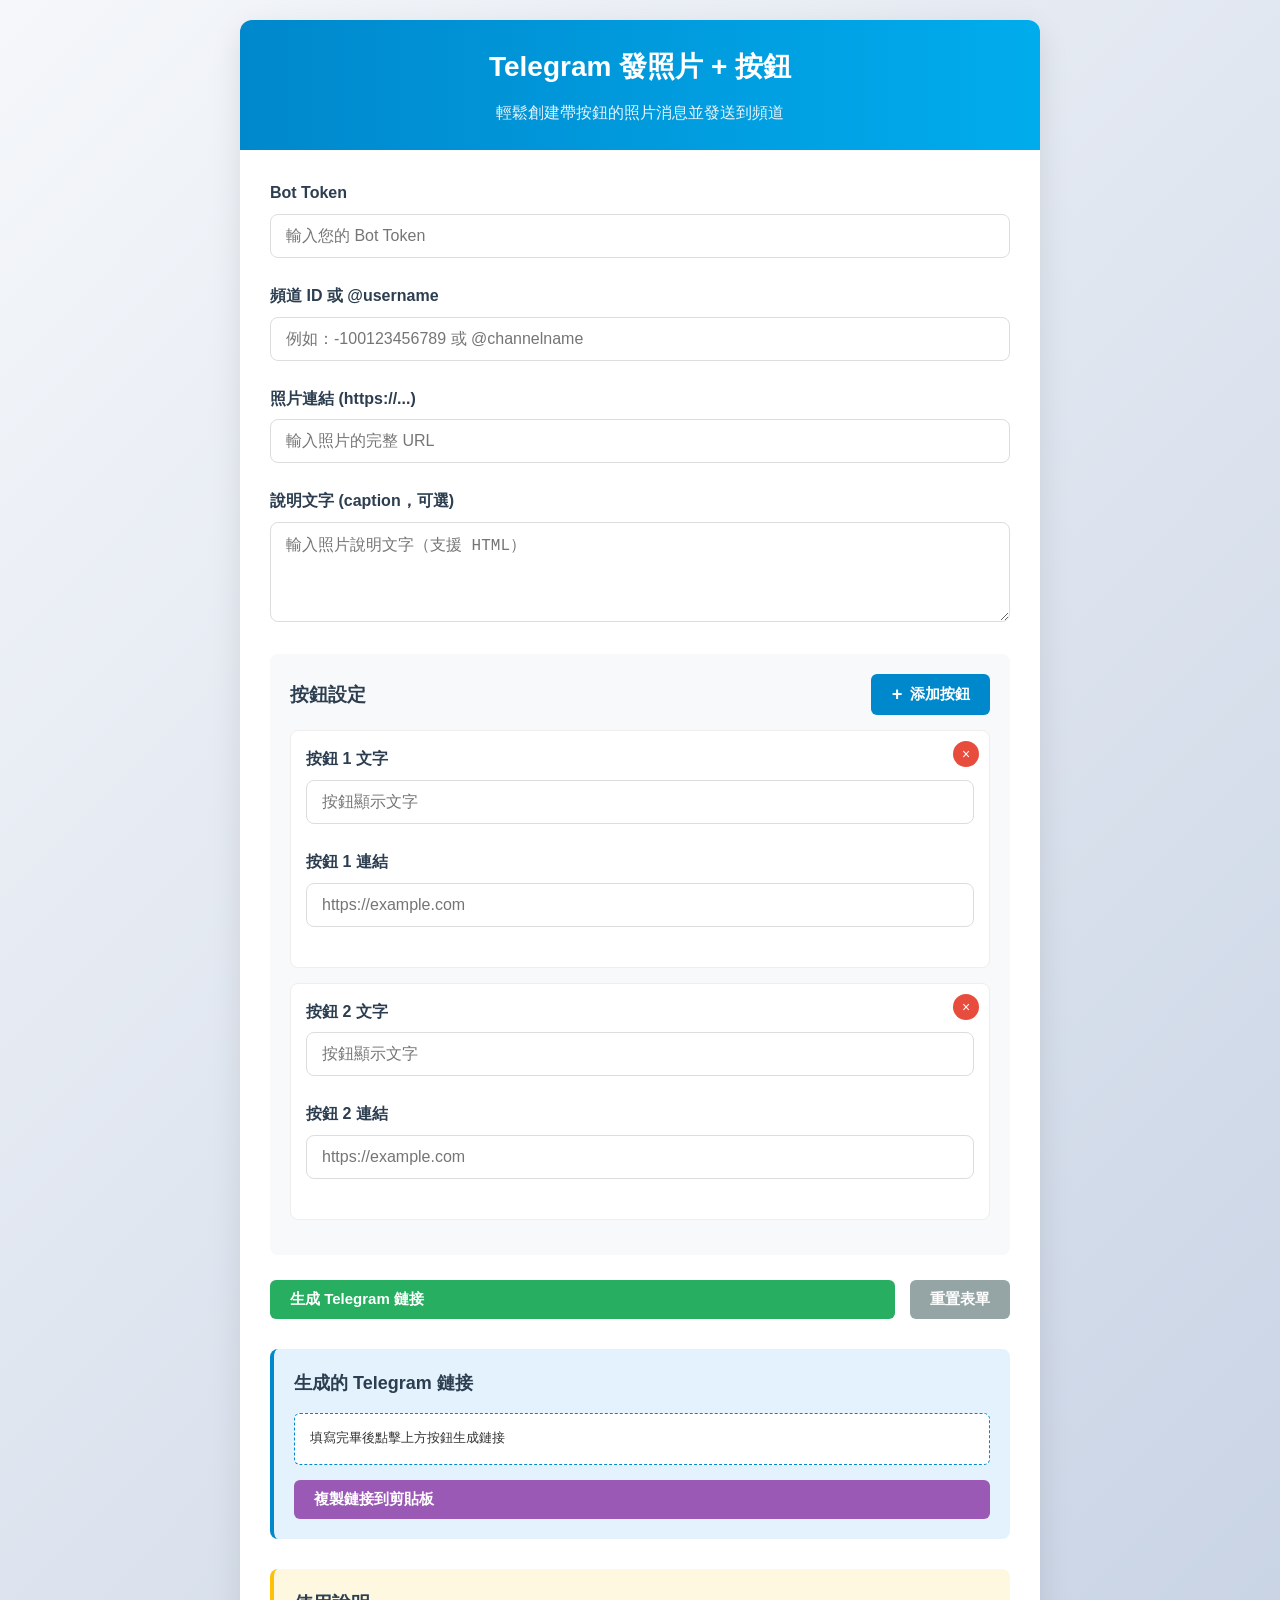
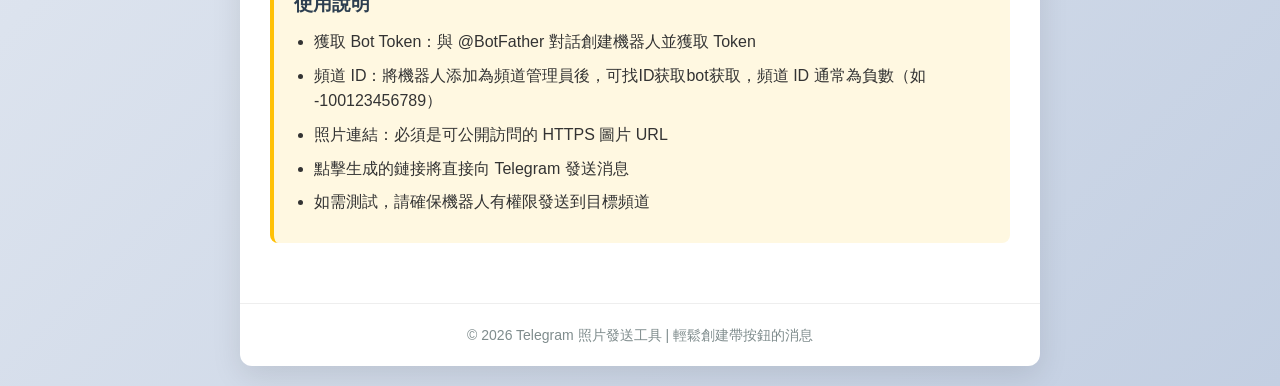
==== index.html @ a4c1ec5d "Update index.html" ====
<!DOCTYPE html>
<html lang="zh-TW">
<head>
  <meta charset="UTF-8">
  <meta name="viewport" content="width=device-width, initial-scale=1.0">
  <title>Telegram 發照片 + 按鈕</title>
  <style>
    * {
      box-sizing: border-box;
      margin: 0;
      padding: 0;
    }
    
    body {
      font-family: 'Segoe UI', Tahoma, Geneva, Verdana, sans-serif;
      line-height: 1.6;
      color: #333;
      background: linear-gradient(135deg, #f5f7fa 0%, #c3cfe2 100%);
      min-height: 100vh;
      padding: 20px;
    }
    
    .container {
      max-width: 800px;
      margin: 0 auto;
      background: white;
      border-radius: 12px;
      box-shadow: 0 10px 30px rgba(0, 0, 0, 0.1);
      overflow: hidden;
    }
    
    header {
      background: linear-gradient(90deg, #0088cc, #00aced);
      color: white;
      padding: 25px 30px;
      text-align: center;
    }
    
    h1 {
      font-size: 28px;
      margin-bottom: 10px;
    }
    
    .subtitle {
      font-size: 16px;
      opacity: 0.9;
    }
    
    .content {
      padding: 30px;
    }
    
    .group {
      margin-bottom: 25px;
    }
    
    label {
      display: block;
      margin-bottom: 8px;
      font-weight: 600;
      color: #2c3e50;
    }
    
    input, textarea {
      width: 100%;
      padding: 12px 15px;
      border: 1px solid #ddd;
      border-radius: 8px;
      font-size: 16px;
      transition: border-color 0.3s;
    }
    
    input:focus, textarea:focus {
      outline: none;
      border-color: #0088cc;
      box-shadow: 0 0 0 3px rgba(0, 136, 204, 0.2);
    }
    
    textarea {
      min-height: 100px;
      resize: vertical;
    }
    
    .button-section {
      background: #f8f9fa;
      border-radius: 8px;
      padding: 20px;
      margin: 25px 0;
    }
    
    .button-header {
      display: flex;
      justify-content: space-between;
      align-items: center;
      margin-bottom: 15px;
    }
    
    .button-header h3 {
      color: #2c3e50;
    }
    
    .btn {
      background: #0088cc;
      color: white;
      border: none;
      padding: 10px 20px;
      border-radius: 6px;
      cursor: pointer;
      font-size: 15px;
      font-weight: 600;
      transition: all 0.3s;
      display: inline-flex;
      align-items: center;
      gap: 8px;
    }
    
    .btn:hover {
      background: #006699;
      transform: translateY(-2px);
    }
    
    .btn i {
      font-size: 18px;
    }
    
    .btn-delete {
      background: #e74c3c;
    }
    
    .btn-delete:hover {
      background: #c0392b;
    }
    
    .button-item {
      background: white;
      border: 1px solid #eee;
      border-radius: 8px;
      padding: 15px;
      margin-bottom: 15px;
      position: relative;
    }
    
    .delete-btn {
      position: absolute;
      top: 10px;
      right: 10px;
      background: #e74c3c;
      color: white;
      border: none;
      width: 26px;
      height: 26px;
      border-radius: 50%;
      cursor: pointer;
      font-size: 14px;
      display: flex;
      align-items: center;
      justify-content: center;
    }
    
    .action-buttons {
      display: flex;
      gap: 15px;
      margin-top: 20px;
    }
    
    .generate-btn {
      background: #27ae60;
      flex: 1;
    }
    
    .generate-btn:hover {
      background: #219653;
    }
    
    .reset-btn {
      background: #95a5a6;
    }
    
    .reset-btn:hover {
      background: #7f8c8d;
    }
    
    .result-container {
      margin-top: 30px;
      background: #e3f2fd;
      border-radius: 8px;
      padding: 20px;
      border-left: 4px solid #0088cc;
    }
    
    .result-title {
      font-size: 18px;
      font-weight: 600;
      margin-bottom: 15px;
      color: #2c3e50;
    }
    
    #result {
      background: white;
      padding: 15px;
      border-radius: 6px;
      font-family: monospace;
      white-space: pre-wrap;
      word-break: break-all;
      max-height: 200px;
      overflow-y: auto;
      border: 1px dashed #0088cc;
    }
    
    .copy-btn {
      background: #9b59b6;
      margin-top: 15px;
      width: 100%;
    }
    
    .copy-btn:hover {
      background: #8e44ad;
    }
    
    .instructions {
      background: #fff8e1;
      border-radius: 8px;
      padding: 20px;
      margin-top: 30px;
      border-left: 4px solid #ffc107;
    }
    
    .instructions h3 {
      color: #2c3e50;
      margin-bottom: 10px;
    }
    
    .instructions ul {
      padding-left: 20px;
    }
    
    .instructions li {
      margin-bottom: 8px;
    }
    
    footer {
      text-align: center;
      padding: 20px;
      color: #7f8c8d;
      font-size: 14px;
      border-top: 1px solid #eee;
      margin-top: 30px;
    }
    
    @media (max-width: 600px) {
      .content {
        padding: 20px;
      }
      
      .action-buttons {
        flex-direction: column;
      }
    }
  </style>
</head>
<body>
  <div class="container">
    <header>
      <h1>Telegram 發照片 + 按鈕</h1>
      <p class="subtitle">輕鬆創建帶按鈕的照片消息並發送到頻道</p>
    </header>
    
    <div class="content">
      <div class="group">
        <label for="token">Bot Token</label>
        <input type="text" id="token" placeholder="輸入您的 Bot Token">
      </div>
      
      <div class="group">
        <label for="chat_id">頻道 ID 或 @username</label>
        <input type="text" id="chat_id" placeholder="例如：-100123456789 或 @channelname">
      </div>
      
      <div class="group">
        <label for="photo_url">照片連結 (https://...)</label>
        <input type="url" id="photo_url" placeholder="輸入照片的完整 URL">
      </div>
      
      <div class="group">
        <label for="caption">說明文字 (caption，可選)</label>
        <textarea id="caption" placeholder="輸入照片說明文字（支援 HTML）"></textarea>
      </div>
      
      <div class="button-section">
        <div class="button-header">
          <h3>按鈕設定</h3>
          <button class="btn" onclick="addButton()">
            <i>+</i> 添加按鈕
          </button>
        </div>
        
        <div id="buttons-container">
          <!-- 按鈕將動態添加到這裡 -->
        </div>
      </div>
      
      <div class="action-buttons">
        <button class="btn generate-btn" onclick="generate()">
          生成 Telegram 鏈接
        </button>
        <button class="btn reset-btn" onclick="resetForm()">
          重置表單
        </button>
      </div>
      
      <div class="result-container">
        <div class="result-title">生成的 Telegram 鏈接</div>
        <div id="result">填寫完畢後點擊上方按鈕生成鏈接</div>
        <button class="btn copy-btn" onclick="copyToClipboard()">
          複製鏈接到剪貼板
        </button>
      </div>
      
      <div class="instructions">
        <h3>使用說明</h3>
        <ul>
          <li>獲取 Bot Token：與 @BotFather 對話創建機器人並獲取 Token</li>
          <li>頻道 ID：將機器人添加為頻道管理員後，可找ID获取bot获取，頻道 ID 通常為負數（如 -100123456789）</li>
          <li>照片連結：必須是可公開訪問的 HTTPS 圖片 URL</li>
          <li>點擊生成的鏈接將直接向 Telegram 發送消息</li>
          <li>如需測試，請確保機器人有權限發送到目標頻道</li>
        </ul>
      </div>
    </div>
    
    <footer>
      <p>© 2026 Telegram 照片發送工具 | 輕鬆創建帶按鈕的消息</p>
      </footer>
    </div>

  <script>
    let btnCounter = 0;
    
    // 預設添加兩個按鈕
    window.onload = function() {
      addButton();
      addButton();
    };
    
    function addButton() {
      btnCounter++;
      const container = document.getElementById('buttons-container');
      
      const buttonDiv = document.createElement('div');
      buttonDiv.className = 'button-item';
      buttonDiv.innerHTML = `
        <button class="delete-btn" onclick="removeButton(this)">×</button>
        <div class="group">
          <label>按鈕 ${btnCounter} 文字</label>
          <input type="text" class="btn-text" placeholder="按鈕顯示文字">
        </div>
        <div class="group">
          <label>按鈕 ${btnCounter} 連結</label>
          <input type="url" class="btn-url" placeholder="https://example.com">
        </div>
      `;
      
      container.appendChild(buttonDiv);
    }
    
    function removeButton(button) {
      const buttonItem = button.parentElement;
      buttonItem.remove();
      
      // 更新剩餘按鈕的編號
      const buttons = document.querySelectorAll('.button-item');
      buttons.forEach((btn, index) => {
        const labels = btn.querySelectorAll('label');
        labels[0].textContent = `按鈕 ${index + 1} 文字`;
        labels[1].textContent = `按鈕 ${index + 1} 連結`;
      });
      
      btnCounter = buttons.length;
    }
    
    function generate() {
      const token = document.getElementById('token').value.trim();
      const chat_id = document.getElementById('chat_id').value.trim();
      const photo_url = document.getElementById('photo_url').value.trim();
      const caption = document.getElementById('caption').value.trim();
      
      if (!token || !chat_id || !photo_url) {
        alert('請填寫 Token、頻道 ID 和照片連結');
        return;
      }
      
      // 收集按鈕數據
      const buttons = [];
      document.querySelectorAll('.button-item').forEach(item => {
        const text = item.querySelector('.btn-text').value.trim();
        const url = item.querySelector('.btn-url').value.trim();
        
        if (text && url) {
          buttons.push({ text, url });
        }
      });
      
      // 構建鍵盤結構
      let keyboard = [];
      if (buttons.length > 0) {
        // 每行一個按鈕（簡單實現）
        buttons.forEach(btn => {
          keyboard.push([btn]);
        });
      }
      
      // 構建參數
      let params = new URLSearchParams({
        chat_id: chat_id,
        photo: photo_url
      });
      
      if (caption) {
        params.append('caption', caption);
      }
      
      if (keyboard.length > 0) {
        params.append('reply_markup', JSON.stringify({ inline_keyboard: keyboard }));
      }
      
      // 生成完整URL
      const url = `https://api.telegram.org/bot${encodeURIComponent(token)}/sendPhoto?${params.toString()}`;
      
      // 顯示結果
      document.getElementById('result').innerHTML = url;
    }
    
    function copyToClipboard() {
      const resultText = document.getElementById('result').innerText;
      navigator.clipboard.writeText(resultText)
        .then(() => {
          alert('鏈接已複製到剪貼板！');
        })
        .catch(err => {
          console.error('複製失敗:', err);
          alert('複製失敗，請手動選擇並複製鏈接');
        });
    }
    
    function resetForm() {
      if (confirm('確定要重置所有內容嗎？')) {
        document.getElementById('token').value = '';
        document.getElementById('chat_id').value = '';
        document.getElementById('photo_url').value = '';
        document.getElementById('caption').value = '';
        
        const buttonsContainer = document.getElementById('buttons-container');
        buttonsContainer.innerHTML = '';
        btnCounter = 0;
        
        addButton();
        addButton();
        
        document.getElementById('result').innerText = '填寫完畢後點擊上方按鈕生成鏈接';
      }
    }
  </script>
</body>
</html>
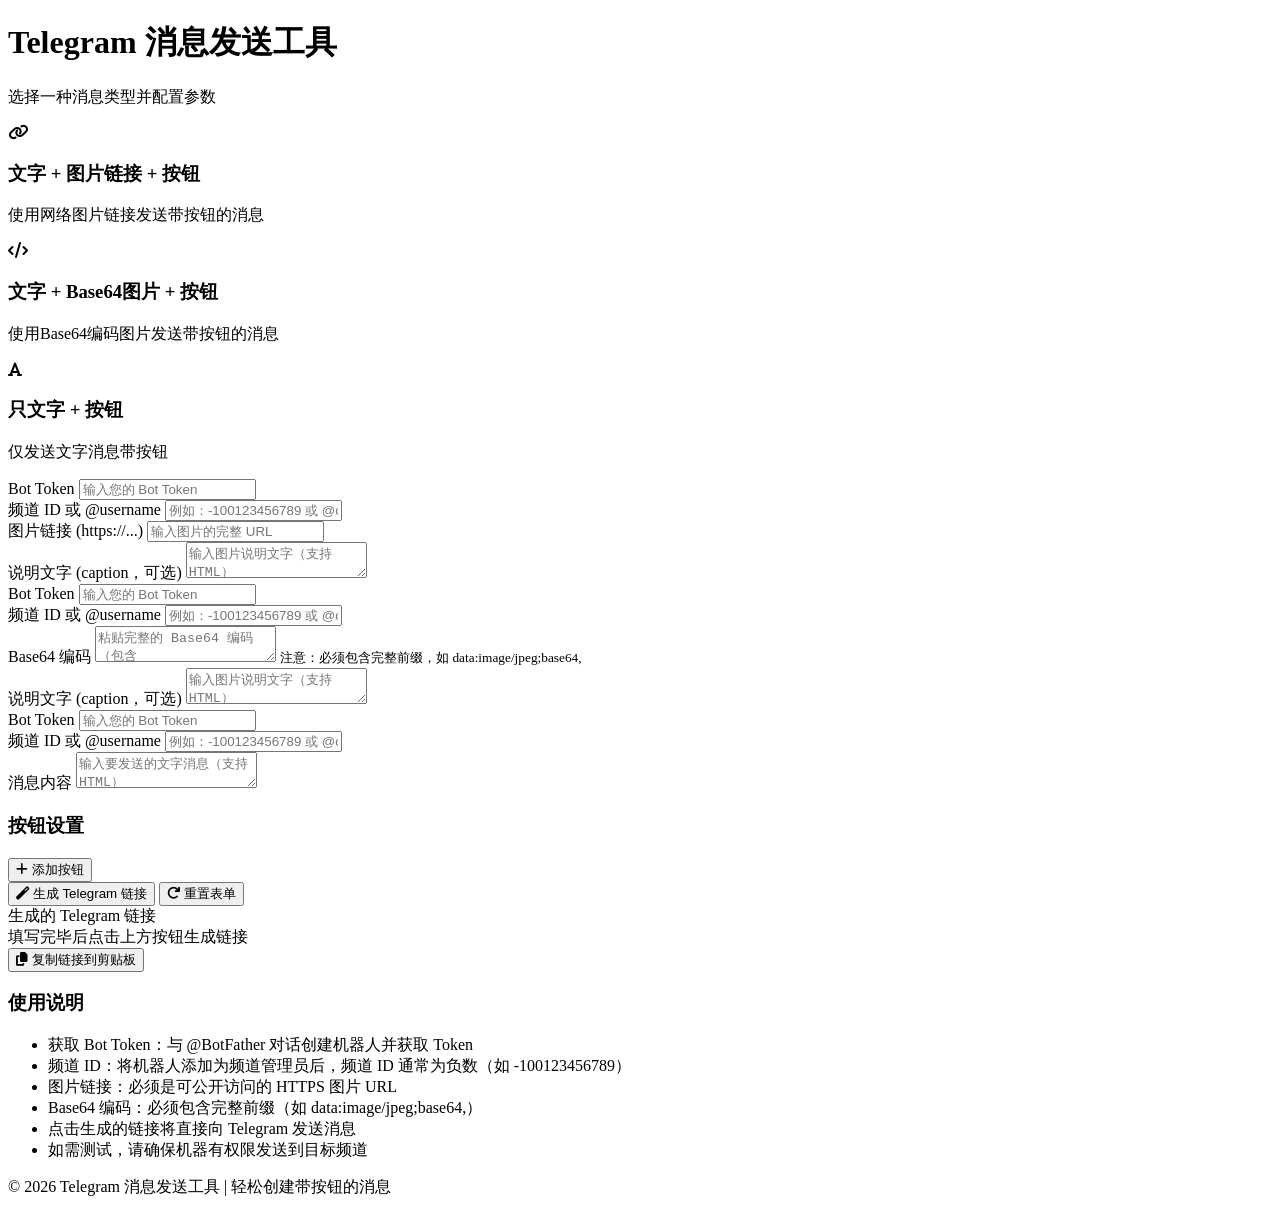
==== commit 2c282c21: "Update index.html" ====
--- a/index.html
+++ b/index.html
@@ -3,462 +3,146 @@
 <head>
   <meta charset="UTF-8">
   <meta name="viewport" content="width=device-width, initial-scale=1.0">
-  <title>Telegram 發照片 + 按鈕</title>
-  <style>
-    * {
-      box-sizing: border-box;
-      margin: 0;
-      padding: 0;
-    }
-    
-    body {
-      font-family: 'Segoe UI', Tahoma, Geneva, Verdana, sans-serif;
-      line-height: 1.6;
-      color: #333;
-      background: linear-gradient(135deg, #f5f7fa 0%, #c3cfe2 100%);
-      min-height: 100vh;
-      padding: 20px;
-    }
-    
-    .container {
-      max-width: 800px;
-      margin: 0 auto;
-      background: white;
-      border-radius: 12px;
-      box-shadow: 0 10px 30px rgba(0, 0, 0, 0.1);
-      overflow: hidden;
-    }
-    
-    header {
-      background: linear-gradient(90deg, #0088cc, #00aced);
-      color: white;
-      padding: 25px 30px;
-      text-align: center;
-    }
-    
-    h1 {
-      font-size: 28px;
-      margin-bottom: 10px;
-    }
-    
-    .subtitle {
-      font-size: 16px;
-      opacity: 0.9;
-    }
-    
-    .content {
-      padding: 30px;
-    }
-    
-    .group {
-      margin-bottom: 25px;
-    }
-    
-    label {
-      display: block;
-      margin-bottom: 8px;
-      font-weight: 600;
-      color: #2c3e50;
-    }
-    
-    input, textarea {
-      width: 100%;
-      padding: 12px 15px;
-      border: 1px solid #ddd;
-      border-radius: 8px;
-      font-size: 16px;
-      transition: border-color 0.3s;
-    }
-    
-    input:focus, textarea:focus {
-      outline: none;
-      border-color: #0088cc;
-      box-shadow: 0 0 0 3px rgba(0, 136, 204, 0.2);
-    }
-    
-    textarea {
-      min-height: 100px;
-      resize: vertical;
-    }
-    
-    .button-section {
-      background: #f8f9fa;
-      border-radius: 8px;
-      padding: 20px;
-      margin: 25px 0;
-    }
-    
-    .button-header {
-      display: flex;
-      justify-content: space-between;
-      align-items: center;
-      margin-bottom: 15px;
-    }
-    
-    .button-header h3 {
-      color: #2c3e50;
-    }
-    
-    .btn {
-      background: #0088cc;
-      color: white;
-      border: none;
-      padding: 10px 20px;
-      border-radius: 6px;
-      cursor: pointer;
-      font-size: 15px;
-      font-weight: 600;
-      transition: all 0.3s;
-      display: inline-flex;
-      align-items: center;
-      gap: 8px;
-    }
-    
-    .btn:hover {
-      background: #006699;
-      transform: translateY(-2px);
-    }
-    
-    .btn i {
-      font-size: 18px;
-    }
-    
-    .btn-delete {
-      background: #e74c3c;
-    }
-    
-    .btn-delete:hover {
-      background: #c0392b;
-    }
-    
-    .button-item {
-      background: white;
-      border: 1px solid #eee;
-      border-radius: 8px;
-      padding: 15px;
-      margin-bottom: 15px;
-      position: relative;
-    }
-    
-    .delete-btn {
-      position: absolute;
-      top: 10px;
-      right: 10px;
-      background: #e74c3c;
-      color: white;
-      border: none;
-      width: 26px;
-      height: 26px;
-      border-radius: 50%;
-      cursor: pointer;
-      font-size: 14px;
-      display: flex;
-      align-items: center;
-      justify-content: center;
-    }
-    
-    .action-buttons {
-      display: flex;
-      gap: 15px;
-      margin-top: 20px;
-    }
-    
-    .generate-btn {
-      background: #27ae60;
-      flex: 1;
-    }
-    
-    .generate-btn:hover {
-      background: #219653;
-    }
-    
-    .reset-btn {
-      background: #95a5a6;
-    }
-    
-    .reset-btn:hover {
-      background: #7f8c8d;
-    }
-    
-    .result-container {
-      margin-top: 30px;
-      background: #e3f2fd;
-      border-radius: 8px;
-      padding: 20px;
-      border-left: 4px solid #0088cc;
-    }
-    
-    .result-title {
-      font-size: 18px;
-      font-weight: 600;
-      margin-bottom: 15px;
-      color: #2c3e50;
-    }
-    
-    #result {
-      background: white;
-      padding: 15px;
-      border-radius: 6px;
-      font-family: monospace;
-      white-space: pre-wrap;
-      word-break: break-all;
-      max-height: 200px;
-      overflow-y: auto;
-      border: 1px dashed #0088cc;
-    }
-    
-    .copy-btn {
-      background: #9b59b6;
-      margin-top: 15px;
-      width: 100%;
-    }
-    
-    .copy-btn:hover {
-      background: #8e44ad;
-    }
-    
-    .instructions {
-      background: #fff8e1;
-      border-radius: 8px;
-      padding: 20px;
-      margin-top: 30px;
-      border-left: 4px solid #ffc107;
-    }
-    
-    .instructions h3 {
-      color: #2c3e50;
-      margin-bottom: 10px;
-    }
-    
-    .instructions ul {
-      padding-left: 20px;
-    }
-    
-    .instructions li {
-      margin-bottom: 8px;
-    }
-    
-    footer {
-      text-align: center;
-      padding: 20px;
-      color: #7f8c8d;
-      font-size: 14px;
-      border-top: 1px solid #eee;
-      margin-top: 30px;
-    }
-    
-    @media (max-width: 600px) {
-      .content {
-        padding: 20px;
-      }
-      
-      .action-buttons {
-        flex-direction: column;
-      }
-    }
-  </style>
+  <title>Telegram 消息发送工具</title>
+  <link rel="stylesheet" href="c.css">
+  <link rel="stylesheet" href="https://cdnjs.cloudflare.com/ajax/libs/font-awesome/6.4.0/css/all.min.css">
 </head>
 <body>
   <div class="container">
     <header>
-      <h1>Telegram 發照片 + 按鈕</h1>
-      <p class="subtitle">輕鬆創建帶按鈕的照片消息並發送到頻道</p>
+      <h1>Telegram 消息发送工具</h1>
+      <p class="subtitle">选择一种消息类型并配置参数</p>
     </header>
     
     <div class="content">
-      <div class="group">
-        <label for="token">Bot Token</label>
-        <input type="text" id="token" placeholder="輸入您的 Bot Token">
+      <div class="message-type-selector">
+        <div class="type-option active" data-type="photo-url">
+          <i class="fas fa-link"></i>
+          <h3>文字 + 图片链接 + 按钮</h3>
+          <p>使用网络图片链接发送带按钮的消息</p>
+        </div>
+        <div class="type-option" data-type="photo-base64">
+          <i class="fas fa-code"></i>
+          <h3>文字 + Base64图片 + 按钮</h3>
+          <p>使用Base64编码图片发送带按钮的消息</p>
+        </div>
+        <div class="type-option" data-type="text-only">
+          <i class="fas fa-font"></i>
+          <h3>只文字 + 按钮</h3>
+          <p>仅发送文字消息带按钮</p>
+        </div>
       </div>
       
-      <div class="group">
-        <label for="chat_id">頻道 ID 或 @username</label>
-        <input type="text" id="chat_id" placeholder="例如：-100123456789 或 @channelname">
+      <div id="photo-url-form" class="form-section active">
+        <div class="group">
+          <label for="token">Bot Token</label>
+          <input type="text" id="token" placeholder="输入您的 Bot Token">
+        </div>
+        
+        <div class="group">
+          <label for="chat_id">频道 ID 或 @username</label>
+          <input type="text" id="chat_id" placeholder="例如：-100123456789 或 @channelname">
+        </div>
+        
+        <div class="group">
+          <label for="photo_url">图片链接 (https://...)</label>
+          <input type="url" id="photo_url" placeholder="输入图片的完整 URL">
+        </div>
+        
+        <div class="group">
+          <label for="caption">说明文字 (caption，可选)</label>
+          <textarea id="caption" placeholder="输入图片说明文字（支持 HTML）"></textarea>
+        </div>
       </div>
       
-      <div class="group">
-        <label for="photo_url">照片連結 (https://...)</label>
-        <input type="url" id="photo_url" placeholder="輸入照片的完整 URL">
+      <div id="photo-base64-form" class="form-section">
+        <div class="group">
+          <label for="base64-token">Bot Token</label>
+          <input type="text" id="base64-token" placeholder="输入您的 Bot Token">
+        </div>
+        
+        <div class="group">
+          <label for="base64-chat_id">频道 ID 或 @username</label>
+          <input type="text" id="base64-chat_id" placeholder="例如：-100123456789 或 @channelname">
+        </div>
+        
+        <div class="group">
+          <label for="photo_base64">Base64 编码</label>
+          <textarea id="photo_base64" placeholder="粘贴完整的 Base64 编码（包含 data:image/jpeg;base64, 前缀）"></textarea>
+          <small>注意：必须包含完整前缀，如 data:image/jpeg;base64,</small>
+        </div>
+        
+        <div class="group">
+          <label for="base64-caption">说明文字 (caption，可选)</label>
+          <textarea id="base64-caption" placeholder="输入图片说明文字（支持 HTML）"></textarea>
+        </div>
       </div>
       
-      <div class="group">
-        <label for="caption">說明文字 (caption，可選)</label>
-        <textarea id="caption" placeholder="輸入照片說明文字（支援 HTML）"></textarea>
+      <div id="text-only-form" class="form-section">
+        <div class="group">
+          <label for="text-token">Bot Token</label>
+          <input type="text" id="text-token" placeholder="输入您的 Bot Token">
+        </div>
+        
+        <div class="group">
+          <label for="text-chat_id">频道 ID 或 @username</label>
+          <input type="text" id="text-chat_id" placeholder="例如：-100123456789 或 @channelname">
+        </div>
+        
+        <div class="group">
+          <label for="message_text">消息内容</label>
+          <textarea id="message_text" placeholder="输入要发送的文字消息（支持 HTML）"></textarea>
+        </div>
       </div>
       
       <div class="button-section">
         <div class="button-header">
-          <h3>按鈕設定</h3>
+          <h3>按钮设置</h3>
           <button class="btn" onclick="addButton()">
-            <i>+</i> 添加按鈕
+            <i class="fas fa-plus"></i> 添加按钮
           </button>
         </div>
         
         <div id="buttons-container">
-          <!-- 按鈕將動態添加到這裡 -->
+          <!-- 按钮将动态添加到这里 -->
         </div>
       </div>
       
       <div class="action-buttons">
         <button class="btn generate-btn" onclick="generate()">
-          生成 Telegram 鏈接
+          <i class="fas fa-magic"></i> 生成 Telegram 链接
         </button>
         <button class="btn reset-btn" onclick="resetForm()">
-          重置表單
+          <i class="fas fa-redo"></i> 重置表单
         </button>
       </div>
       
       <div class="result-container">
-        <div class="result-title">生成的 Telegram 鏈接</div>
-        <div id="result">填寫完畢後點擊上方按鈕生成鏈接</div>
+        <div class="result-title">生成的 Telegram 链接</div>
+        <div id="result">填写完毕后点击上方按钮生成链接</div>
         <button class="btn copy-btn" onclick="copyToClipboard()">
-          複製鏈接到剪貼板
+          <i class="fas fa-copy"></i> 复制链接到剪贴板
         </button>
       </div>
       
       <div class="instructions">
-        <h3>使用說明</h3>
+        <h3>使用说明</h3>
         <ul>
-          <li>獲取 Bot Token：與 @BotFather 對話創建機器人並獲取 Token</li>
-          <li>頻道 ID：將機器人添加為頻道管理員後，可找ID获取bot获取，頻道 ID 通常為負數（如 -100123456789）</li>
-          <li>照片連結：必須是可公開訪問的 HTTPS 圖片 URL</li>
-          <li>點擊生成的鏈接將直接向 Telegram 發送消息</li>
-          <li>如需測試，請確保機器人有權限發送到目標頻道</li>
+          <li>获取 Bot Token：与 @BotFather 对话创建机器人并获取 Token</li>
+          <li>频道 ID：将机器人添加为频道管理员后，频道 ID 通常为负数（如 -100123456789）</li>
+          <li>图片链接：必须是可公开访问的 HTTPS 图片 URL</li>
+          <li>Base64 编码：必须包含完整前缀（如 data:image/jpeg;base64,）</li>
+          <li>点击生成的链接将直接向 Telegram 发送消息</li>
+          <li>如需测试，请确保机器有权限发送到目标频道</li>
         </ul>
       </div>
     </div>
     
     <footer>
-      <p>© 2026 Telegram 照片發送工具 | 輕鬆創建帶按鈕的消息</p>
-      </footer>
-    </div>
+      <p>© 2026 Telegram 消息发送工具 | 轻松创建带按钮的消息</p>
+    </footer>
+  </div>
 
-  <script>
-    let btnCounter = 0;
-    
-    // 預設添加兩個按鈕
-    window.onload = function() {
-      addButton();
-      addButton();
-    };
-    
-    function addButton() {
-      btnCounter++;
-      const container = document.getElementById('buttons-container');
-      
-      const buttonDiv = document.createElement('div');
-      buttonDiv.className = 'button-item';
-      buttonDiv.innerHTML = `
-        <button class="delete-btn" onclick="removeButton(this)">×</button>
-        <div class="group">
-          <label>按鈕 ${btnCounter} 文字</label>
-          <input type="text" class="btn-text" placeholder="按鈕顯示文字">
-        </div>
-        <div class="group">
-          <label>按鈕 ${btnCounter} 連結</label>
-          <input type="url" class="btn-url" placeholder="https://example.com">
-        </div>
-      `;
-      
-      container.appendChild(buttonDiv);
-    }
-    
-    function removeButton(button) {
-      const buttonItem = button.parentElement;
-      buttonItem.remove();
-      
-      // 更新剩餘按鈕的編號
-      const buttons = document.querySelectorAll('.button-item');
-      buttons.forEach((btn, index) => {
-        const labels = btn.querySelectorAll('label');
-        labels[0].textContent = `按鈕 ${index + 1} 文字`;
-        labels[1].textContent = `按鈕 ${index + 1} 連結`;
-      });
-      
-      btnCounter = buttons.length;
-    }
-    
-    function generate() {
-      const token = document.getElementById('token').value.trim();
-      const chat_id = document.getElementById('chat_id').value.trim();
-      const photo_url = document.getElementById('photo_url').value.trim();
-      const caption = document.getElementById('caption').value.trim();
-      
-      if (!token || !chat_id || !photo_url) {
-        alert('請填寫 Token、頻道 ID 和照片連結');
-        return;
-      }
-      
-      // 收集按鈕數據
-      const buttons = [];
-      document.querySelectorAll('.button-item').forEach(item => {
-        const text = item.querySelector('.btn-text').value.trim();
-        const url = item.querySelector('.btn-url').value.trim();
-        
-        if (text && url) {
-          buttons.push({ text, url });
-        }
-      });
-      
-      // 構建鍵盤結構
-      let keyboard = [];
-      if (buttons.length > 0) {
-        // 每行一個按鈕（簡單實現）
-        buttons.forEach(btn => {
-          keyboard.push([btn]);
-        });
-      }
-      
-      // 構建參數
-      let params = new URLSearchParams({
-        chat_id: chat_id,
-        photo: photo_url
-      });
-      
-      if (caption) {
-        params.append('caption', caption);
-      }
-      
-      if (keyboard.length > 0) {
-        params.append('reply_markup', JSON.stringify({ inline_keyboard: keyboard }));
-      }
-      
-      // 生成完整URL
-      const url = `https://api.telegram.org/bot${encodeURIComponent(token)}/sendPhoto?${params.toString()}`;
-      
-      // 顯示結果
-      document.getElementById('result').innerHTML = url;
-    }
-    
-    function copyToClipboard() {
-      const resultText = document.getElementById('result').innerText;
-      navigator.clipboard.writeText(resultText)
-        .then(() => {
-          alert('鏈接已複製到剪貼板！');
-        })
-        .catch(err => {
-          console.error('複製失敗:', err);
-          alert('複製失敗，請手動選擇並複製鏈接');
-        });
-    }
-    
-    function resetForm() {
-      if (confirm('確定要重置所有內容嗎？')) {
-        document.getElementById('token').value = '';
-        document.getElementById('chat_id').value = '';
-        document.getElementById('photo_url').value = '';
-        document.getElementById('caption').value = '';
-        
-        const buttonsContainer = document.getElementById('buttons-container');
-        buttonsContainer.innerHTML = '';
-        btnCounter = 0;
-        
-        addButton();
-        addButton();
-        
-        document.getElementById('result').innerText = '填寫完畢後點擊上方按鈕生成鏈接';
-      }
-    }
-  </script>
+  <script src="cc.js"></script>
 </body>
 </html>
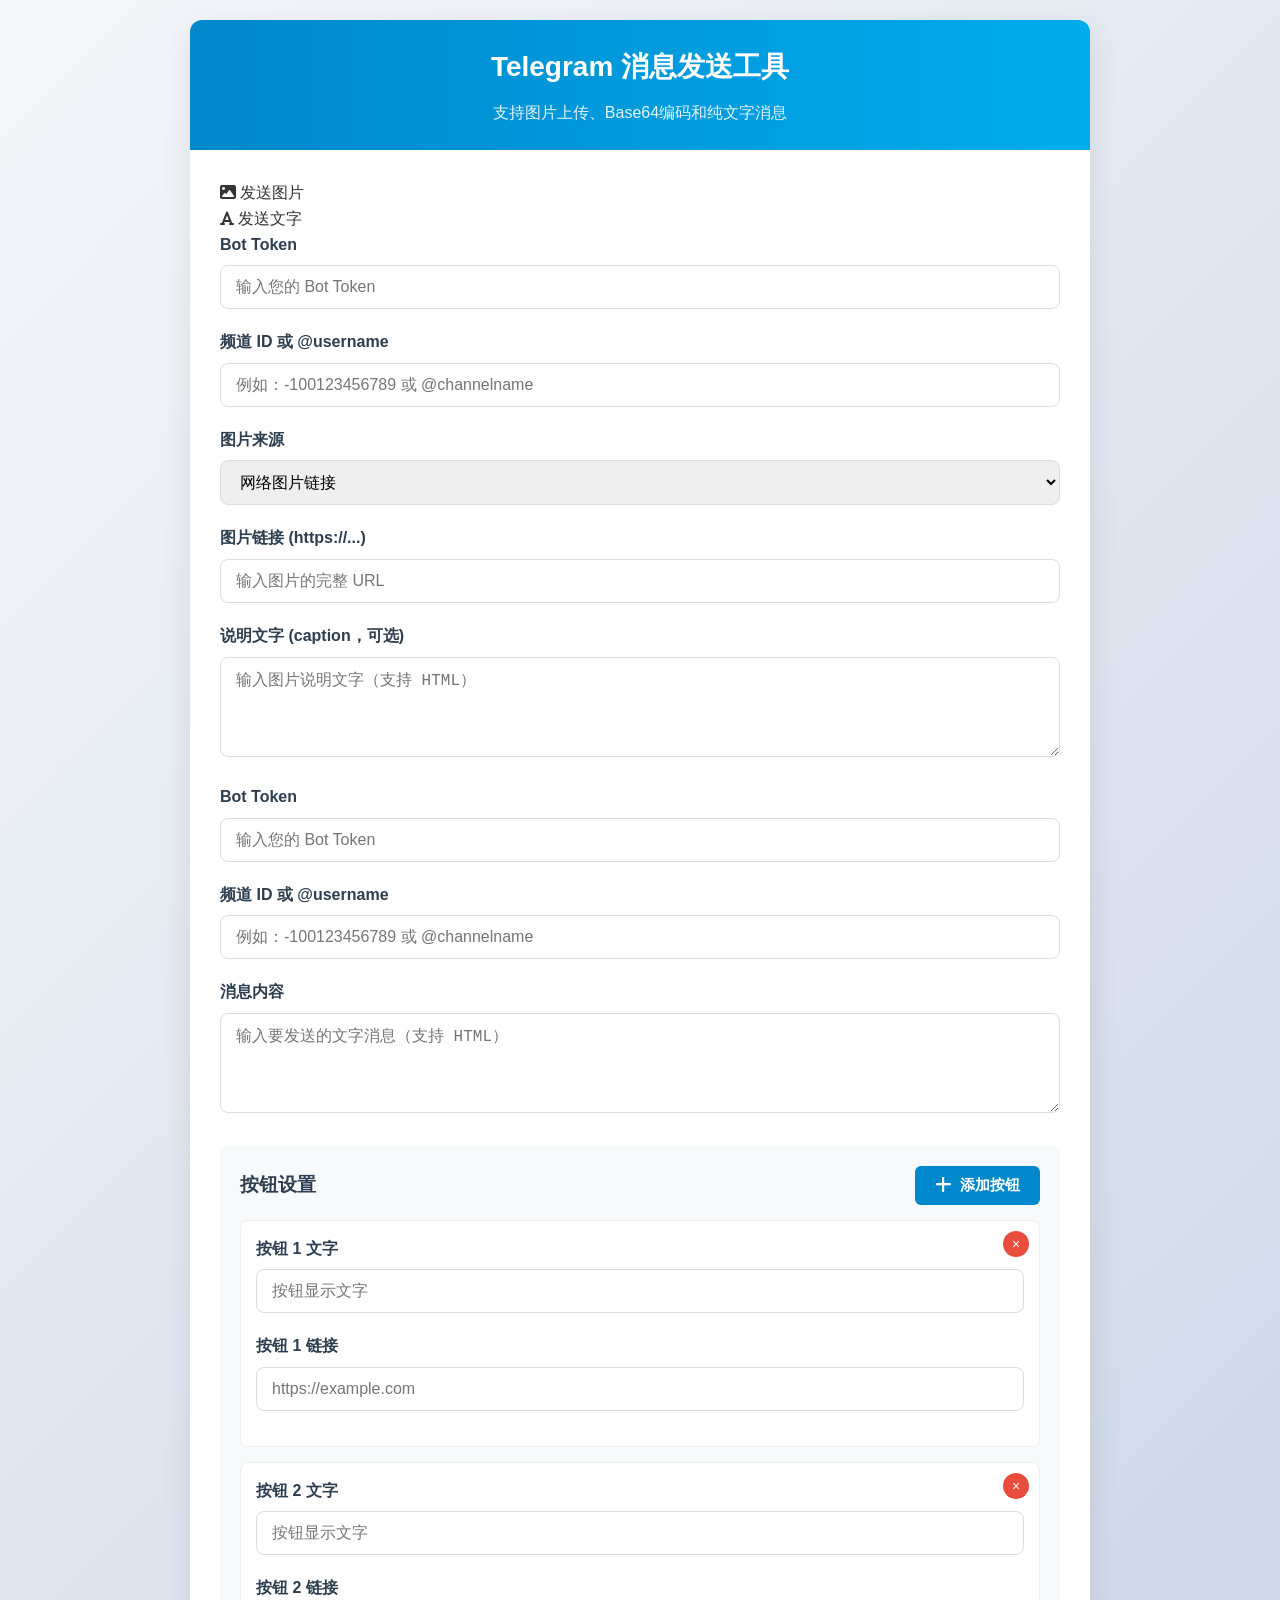
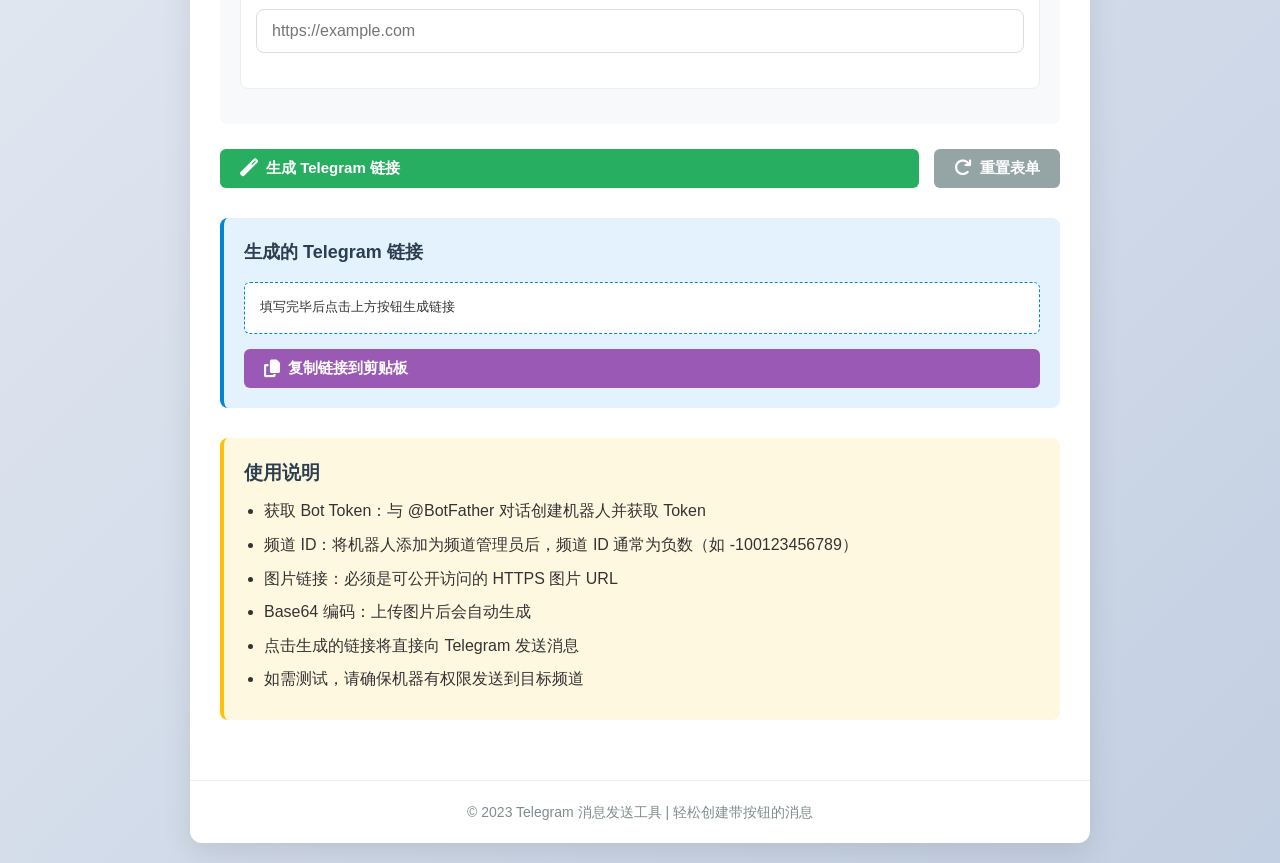
==== commit 7b8c966d: "Update index.html" ====
--- a/index.html
+++ b/index.html
@@ -11,29 +11,20 @@
   <div class="container">
     <header>
       <h1>Telegram 消息发送工具</h1>
-      <p class="subtitle">选择一种消息类型并配置参数</p>
+      <p class="subtitle">支持图片上传、Base64编码和纯文字消息</p>
     </header>
     
     <div class="content">
-      <div class="message-type-selector">
-        <div class="type-option active" data-type="photo-url">
-          <i class="fas fa-link"></i>
-          <h3>文字 + 图片链接 + 按钮</h3>
-          <p>使用网络图片链接发送带按钮的消息</p>
+      <div class="tabs">
+        <div class="tab active" onclick="switchTab('photo')">
+          <i class="fas fa-image"></i> 发送图片
         </div>
-        <div class="type-option" data-type="photo-base64">
-          <i class="fas fa-code"></i>
-          <h3>文字 + Base64图片 + 按钮</h3>
-          <p>使用Base64编码图片发送带按钮的消息</p>
-        </div>
-        <div class="type-option" data-type="text-only">
-          <i class="fas fa-font"></i>
-          <h3>只文字 + 按钮</h3>
-          <p>仅发送文字消息带按钮</p>
+        <div class="tab" onclick="switchTab('text')">
+          <i class="fas fa-font"></i> 发送文字
         </div>
       </div>
       
-      <div id="photo-url-form" class="form-section active">
+      <div id="photo-tab" class="tab-content active">
         <div class="group">
           <label for="token">Bot Token</label>
           <input type="text" id="token" placeholder="输入您的 Bot Token">
@@ -45,8 +36,32 @@
         </div>
         
         <div class="group">
+          <label for="photo_source">图片来源</label>
+          <select id="photo_source" onchange="togglePhotoInput()">
+            <option value="url">网络图片链接</option>
+            <option value="base64">Base64 编码</option>
+            <option value="upload">上传图片</option>
+          </select>
+        </div>
+        
+        <div class="group" id="photo_url_group">
           <label for="photo_url">图片链接 (https://...)</label>
           <input type="url" id="photo_url" placeholder="输入图片的完整 URL">
+        </div>
+        
+        <div class="group" id="photo_base64_group" style="display:none;">
+          <label for="photo_base64">Base64 编码</label>
+          <textarea id="photo_base64" placeholder="粘贴完整的 Base64 编码（包含 data:image/jpeg;base64, 前缀）"></textarea>
+          <small>注意：上传图片后会自动填充此字段</small>
+        </div>
+        
+        <div class="group" id="photo_upload_group" style="display:none;">
+          <label for="photo_file">选择图片文件</label>
+          <input type="file" id="photo_file" accept="image/*" onchange="handleFileUpload(event)">
+          <small>支持 JPG, PNG, GIF 格式，最大 10MB</small>
+          <div id="preview-container" style="margin-top: 15px; display: none;">
+            <img id="image-preview" src="#" alt="预览" style="max-width: 100%; max-height: 200px; border-radius: 8px;">
+          </div>
         </div>
         
         <div class="group">
@@ -55,38 +70,15 @@
         </div>
       </div>
       
-      <div id="photo-base64-form" class="form-section">
+      <div id="text-tab" class="tab-content">
         <div class="group">
-          <label for="base64-token">Bot Token</label>
-          <input type="text" id="base64-token" placeholder="输入您的 Bot Token">
+          <label for="text_token">Bot Token</label>
+          <input type="text" id="text_token" placeholder="输入您的 Bot Token">
         </div>
         
         <div class="group">
-          <label for="base64-chat_id">频道 ID 或 @username</label>
-          <input type="text" id="base64-chat_id" placeholder="例如：-100123456789 或 @channelname">
-        </div>
-        
-        <div class="group">
-          <label for="photo_base64">Base64 编码</label>
-          <textarea id="photo_base64" placeholder="粘贴完整的 Base64 编码（包含 data:image/jpeg;base64, 前缀）"></textarea>
-          <small>注意：必须包含完整前缀，如 data:image/jpeg;base64,</small>
-        </div>
-        
-        <div class="group">
-          <label for="base64-caption">说明文字 (caption，可选)</label>
-          <textarea id="base64-caption" placeholder="输入图片说明文字（支持 HTML）"></textarea>
-        </div>
-      </div>
-      
-      <div id="text-only-form" class="form-section">
-        <div class="group">
-          <label for="text-token">Bot Token</label>
-          <input type="text" id="text-token" placeholder="输入您的 Bot Token">
-        </div>
-        
-        <div class="group">
-          <label for="text-chat_id">频道 ID 或 @username</label>
-          <input type="text" id="text-chat_id" placeholder="例如：-100123456789 或 @channelname">
+          <label for="text_chat_id">频道 ID 或 @username</label>
+          <input type="text" id="text_chat_id" placeholder="例如：-100123456789 或 @channelname">
         </div>
         
         <div class="group">
@@ -131,7 +123,7 @@
           <li>获取 Bot Token：与 @BotFather 对话创建机器人并获取 Token</li>
           <li>频道 ID：将机器人添加为频道管理员后，频道 ID 通常为负数（如 -100123456789）</li>
           <li>图片链接：必须是可公开访问的 HTTPS 图片 URL</li>
-          <li>Base64 编码：必须包含完整前缀（如 data:image/jpeg;base64,）</li>
+          <li>Base64 编码：上传图片后会自动生成</li>
           <li>点击生成的链接将直接向 Telegram 发送消息</li>
           <li>如需测试，请确保机器有权限发送到目标频道</li>
         </ul>
@@ -139,7 +131,7 @@
     </div>
     
     <footer>
-      <p>© 2026 Telegram 消息发送工具 | 轻松创建带按钮的消息</p>
+      <p>© 2023 Telegram 消息发送工具 | 轻松创建带按钮的消息</p>
     </footer>
   </div>
 
--- a/c.css
+++ b/c.css
@@ -0,0 +1,308 @@
+* {
+  box-sizing: border-box;
+  margin: 0;
+  padding: 0;
+}
+
+body {
+  font-family: 'Segoe UI', Tahoma, Geneva, Verdana, sans-serif;
+  line-height: 1.6;
+  color: #333;
+  background: linear-gradient(135deg, #f5f7fa 0%, #c3cfe2 100%);
+  min-height: 100vh;
+  padding: 20px;
+}
+
+.container {
+  max-width: 900px;
+  margin: 0 auto;
+  background: white;
+  border-radius: 12px;
+  box-shadow: 0 10px 30px rgba(0, 0, 0, 0.1);
+  overflow: hidden;
+}
+
+header {
+  background: linear-gradient(90deg, #0088cc, #00aced);
+  color: white;
+  padding: 25px 30px;
+  text-align: center;
+}
+
+h1 {
+  font-size: 28px;
+  margin-bottom: 10px;
+}
+
+.subtitle {
+  font-size: 16px;
+  opacity: 0.9;
+}
+
+.content {
+  padding: 30px;
+}
+
+.message-type-selector {
+  display: flex;
+  flex-wrap: wrap;
+  gap: 20px;
+  margin-bottom: 30px;
+}
+
+.type-option {
+  flex: 1;
+  min-width: 250px;
+  background: #f8f9fa;
+  border-radius: 8px;
+  padding: 20px;
+  text-align: center;
+  cursor: pointer;
+  transition: all 0.3s;
+  border: 2px solid transparent;
+}
+
+.type-option:hover {
+  transform: translateY(-5px);
+  box-shadow: 0 5px 15px rgba(0, 0, 0, 0.1);
+}
+
+.type-option.active {
+  border-color: #0088cc;
+  background: #e3f2fd;
+}
+
+.type-option i {
+  font-size: 36px;
+  color: #0088cc;
+  margin-bottom: 15px;
+}
+
+.type-option h3 {
+  margin-bottom: 10px;
+  color: #2c3e50;
+}
+
+.type-option p {
+  color: #7f8c8d;
+  font-size: 14px;
+}
+
+.form-section {
+  display: none;
+  background: #f8f9fa;
+  border-radius: 8px;
+  padding: 20px;
+  margin-bottom: 25px;
+}
+
+.form-section.active {
+  display: block;
+}
+
+.group {
+  margin-bottom: 20px;
+}
+
+label {
+  display: block;
+  margin-bottom: 8px;
+  font-weight: 600;
+  color: #2c3e50;
+}
+
+input, textarea, select {
+  width: 100%;
+  padding: 12px 15px;
+  border: 1px solid #ddd;
+  border-radius: 8px;
+  font-size: 16px;
+  transition: border-color 0.3s;
+}
+
+input:focus, textarea:focus, select:focus {
+  outline: none;
+  border-color: #0088cc;
+  box-shadow: 0 0 0 3px rgba(0, 136, 204, 0.2);
+}
+
+textarea {
+  min-height: 100px;
+  resize: vertical;
+}
+
+.button-section {
+  background: #f8f9fa;
+  border-radius: 8px;
+  padding: 20px;
+  margin: 25px 0;
+}
+
+.button-header {
+  display: flex;
+  justify-content: space-between;
+  align-items: center;
+  margin-bottom: 15px;
+}
+
+.button-header h3 {
+  color: #2c3e50;
+}
+
+.btn {
+  background: #0088cc;
+  color: white;
+  border: none;
+  padding: 10px 20px;
+  border-radius: 6px;
+  cursor: pointer;
+  font-size: 15px;
+  font-weight: 600;
+  transition: all 0.3s;
+  display: inline-flex;
+  align-items: center;
+  gap: 8px;
+}
+
+.btn:hover {
+  background: #006699;
+  transform: translateY(-2px);
+}
+
+.btn i {
+  font-size: 18px;
+}
+
+.btn-delete {
+  background: #e74c3c;
+}
+
+.btn-delete:hover {
+  background: #c0392b;
+}
+
+.button-item {
+  background: white;
+  border: 1px solid #eee;
+  border-radius: 8px;
+  padding: 15px;
+  margin-bottom: 15px;
+  position: relative;
+}
+
+.delete-btn {
+  position: absolute;
+  top: 10px;
+  right: 10px;
+  background: #e74c3c;
+  color: white;
+  border: none;
+  width: 26px;
+  height: 26px;
+  border-radius: 50%;
+  cursor: pointer;
+  font-size: 14px;
+  display: flex;
+  align-items: center;
+  justify-content: center;
+}
+
+.action-buttons {
+  display: flex;
+  gap: 15px;
+  margin-top: 20px;
+}
+
+.generate-btn {
+  background: #27ae60;
+  flex: 1;
+}
+
+.generate-btn:hover {
+  background: #219653;
+}
+
+.reset-btn {
+  background: #95a5a6;
+}
+
+.reset-btn:hover {
+  background: #7f8c8d;
+}
+
+.result-container {
+  margin-top: 30px;
+  background: #e3f2fd;
+  border-radius: 8px;
+  padding: 20px;
+  border-left: 4px solid #0088cc;
+}
+
+.result-title {
+  font-size: 18px;
+  font-weight: 600;
+  margin-bottom: 15px;
+  color: #2c3e50;
+}
+
+#result {
+  background: white;
+  padding: 15px;
+  border-radius: 6px;
+  font-family: monospace;
+  white-space: pre-wrap;
+  word-break: break-all;
+  max-height: 200px;
+  overflow-y: auto;
+  border: 1px dashed #0088cc;
+}
+
+.copy-btn {
+  background: #9b59b6;
+  margin-top: 15px;
+  width: 100%;
+}
+
+.copy-btn:hover {
+  background: #8e44ad;
+}
+
+.instructions {
+  background: #fff8e1;
+  border-radius: 8px;
+  padding: 20px;
+  margin-top: 30px;
+  border-left: 4px solid #ffc107;
+}
+
+.instructions h3 {
+  color: #2c3e50;
+  margin-bottom: 10px;
+}
+
+.instructions ul {
+  padding-left: 20px;
+}
+
+.instructions li {
+  margin-bottom: 8px;
+}
+
+footer {
+  text-align: center;
+  padding: 20px;
+  color: #7f8c8d;
+  font-size: 14px;
+  border-top: 1px solid #eee;
+  margin-top: 30px;
+}
+
+@media (max-width: 768px) {
+  .message-type-selector {
+    flex-direction: column;
+  }
+  
+  .action-buttons {
+    flex-direction: column;
+  }
+}
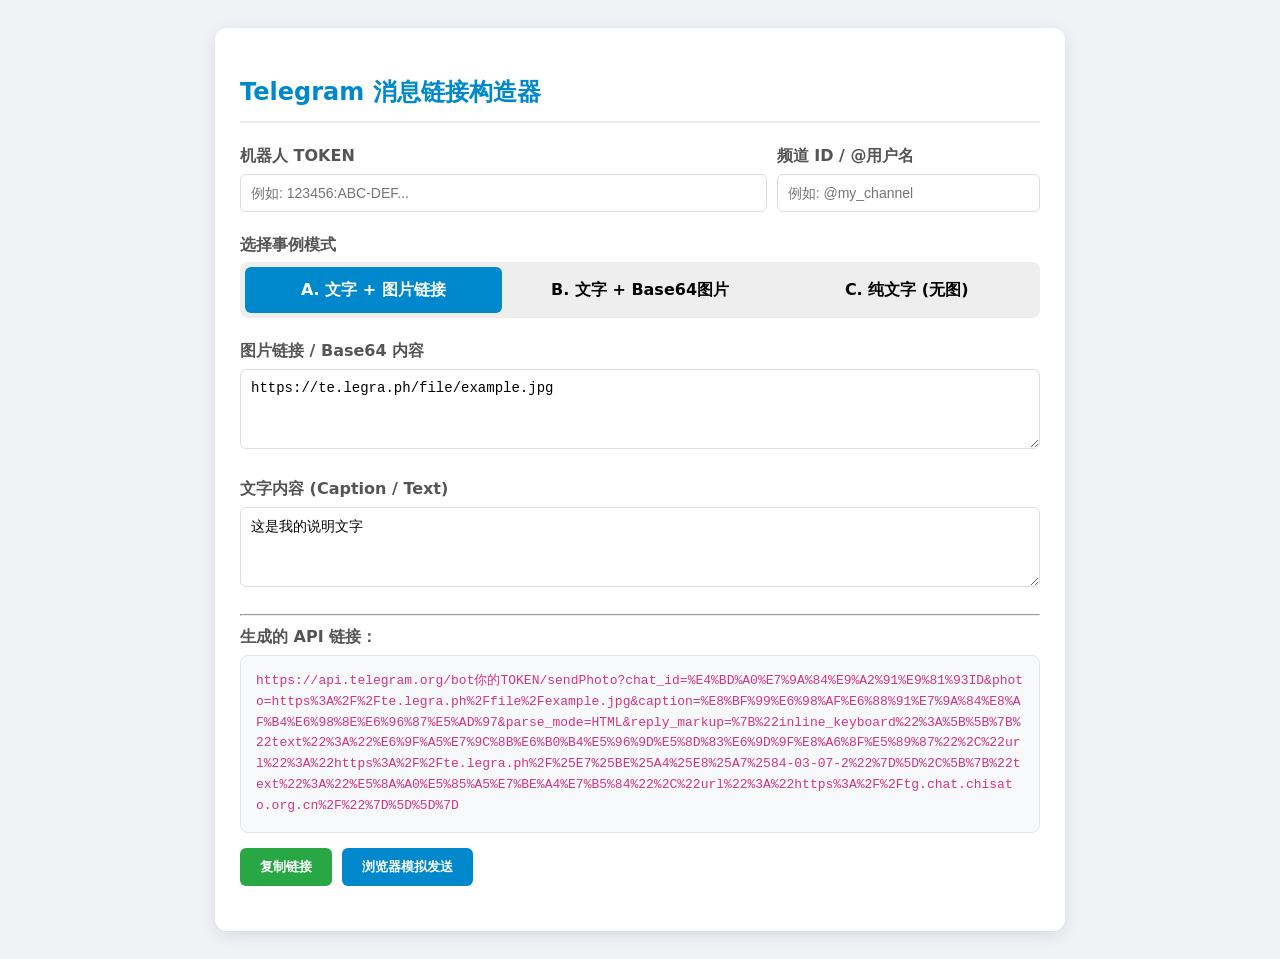
==== commit b022b842: "Update index.html" ====
--- a/index.html
+++ b/index.html
@@ -1,140 +1,150 @@
 <!DOCTYPE html>
-<html lang="zh-TW">
+<html lang="zh-CN">
 <head>
-  <meta charset="UTF-8">
-  <meta name="viewport" content="width=device-width, initial-scale=1.0">
-  <title>Telegram 消息发送工具</title>
-  <link rel="stylesheet" href="c.css">
-  <link rel="stylesheet" href="https://cdnjs.cloudflare.com/ajax/libs/font-awesome/6.4.0/css/all.min.css">
+    <meta charset="UTF-8">
+    <meta name="viewport" content="width=device-width, initial-scale=1.0">
+    <title>TG 接口链接生成器</title>
+    <style>
+        body { font-family: -apple-system, system-ui, sans-serif; background: #f0f2f5; padding: 20px; line-height: 1.6; }
+        .container { max-width: 800px; margin: 0 auto; background: white; padding: 25px; border-radius: 12px; box-shadow: 0 4px 15px rgba(0,0,0,0.1); }
+        h2 { color: #0088cc; border-bottom: 2px solid #eee; padding-bottom: 10px; }
+        .section { margin-bottom: 20px; }
+        label { display: block; font-weight: bold; margin-bottom: 5px; color: #555; }
+        input, textarea, select { width: 100%; padding: 10px; border: 1px solid #ddd; border-radius: 6px; box-sizing: border-box; font-size: 14px; }
+        textarea { height: 80px; resize: vertical; }
+        
+        .tabs { display: flex; gap: 10px; margin-bottom: 20px; background: #eee; padding: 5px; border-radius: 8px; }
+        .tab { flex: 1; padding: 10px; text-align: center; cursor: pointer; border-radius: 6px; transition: 0.3s; font-weight: bold; }
+        .tab.active { background: #0088cc; color: white; }
+        
+        .result-box { background: #f8f9fa; border: 1px solid #e1e4e8; padding: 15px; border-radius: 8px; word-break: break-all; position: relative; }
+        .result-url { font-family: monospace; color: #d63384; font-size: 13px; }
+        
+        .btn-group { margin-top: 15px; display: flex; gap: 10px; }
+        button { padding: 10px 20px; border: none; border-radius: 6px; cursor: pointer; font-weight: bold; transition: 0.2s; }
+        .btn-copy { background: #28a745; color: white; }
+        .btn-test { background: #0088cc; color: white; }
+        button:hover { opacity: 0.8; }
+    </style>
 </head>
 <body>
-  <div class="container">
-    <header>
-      <h1>Telegram 消息发送工具</h1>
-      <p class="subtitle">支持图片上传、Base64编码和纯文字消息</p>
-    </header>
-    
-    <div class="content">
-      <div class="tabs">
-        <div class="tab active" onclick="switchTab('photo')">
-          <i class="fas fa-image"></i> 发送图片
+
+<div class="container">
+    <h2>Telegram 消息链接构造器</h2>
+
+    <div class="section">
+        <div style="display: flex; gap: 10px;">
+            <div style="flex: 2;">
+                <label>机器人 TOKEN</label>
+                <input type="text" id="token" placeholder="例如: 123456:ABC-DEF..." oninput="generate()">
+            </div>
+            <div style="flex: 1;">
+                <label>频道 ID / @用户名</label>
+                <input type="text" id="chatId" placeholder="例如: @my_channel" oninput="generate()">
+            </div>
         </div>
-        <div class="tab" onclick="switchTab('text')">
-          <i class="fas fa-font"></i> 发送文字
+    </div>
+
+    <label>选择事例模式</label>
+    <div class="tabs">
+        <div class="tab active" onclick="setMode('a', this)">A. 文字 + 图片链接</div>
+        <div class="tab" onclick="setMode('b', this)">B. 文字 + Base64图片</div>
+        <div class="tab" onclick="setMode('c', this)">C. 纯文字 (无图)</div>
+    </div>
+
+    <div class="section" id="photoInput">
+        <label id="photoLabel">图片链接 / Base64 内容</label>
+        <textarea id="photoData" placeholder="请输入链接或Base64字符串" oninput="generate()">https://te.legra.ph/file/example.jpg</textarea>
+    </div>
+
+    <div class="section">
+        <label>文字内容 (Caption / Text)</label>
+        <textarea id="textContent" oninput="generate()">这是我的说明文字</textarea>
+    </div>
+
+    <hr>
+
+    <div class="section">
+        <label>生成的 API 链接：</label>
+        <div class="result-box">
+            <div id="resultUrl" class="result-url">请填写上方信息...</div>
         </div>
-      </div>
-      
-      <div id="photo-tab" class="tab-content active">
-        <div class="group">
-          <label for="token">Bot Token</label>
-          <input type="text" id="token" placeholder="输入您的 Bot Token">
+        <div class="btn-group">
+            <button class="btn-copy" onclick="copyUrl()">复制链接</button>
+            <button class="btn-test" onclick="testUrl()">浏览器模拟发送</button>
         </div>
+    </div>
+</div>
+
+<script>
+    let currentMode = 'a';
+    const btnMarkup = JSON.stringify({
+        "inline_keyboard": [
+            [{"text": "查看水喝千束規則", "url": "https://te.legra.ph/%E7%BE%A4%E8%A7%84-03-07-2"}],
+            [{"text": "加入群組", "url": "https://tg.chat.chisato.org.cn/"}]
+        ]
+    });
+
+    function setMode(mode, el) {
+        currentMode = mode;
+        // UI 切换
+        document.querySelectorAll('.tab').forEach(t => t.classList.remove('active'));
+        el.classList.add('active');
         
-        <div class="group">
-          <label for="chat_id">频道 ID 或 @username</label>
-          <input type="text" id="chat_id" placeholder="例如：-100123456789 或 @channelname">
-        </div>
-        
-        <div class="group">
-          <label for="photo_source">图片来源</label>
-          <select id="photo_source" onchange="togglePhotoInput()">
-            <option value="url">网络图片链接</option>
-            <option value="base64">Base64 编码</option>
-            <option value="upload">上传图片</option>
-          </select>
-        </div>
-        
-        <div class="group" id="photo_url_group">
-          <label for="photo_url">图片链接 (https://...)</label>
-          <input type="url" id="photo_url" placeholder="输入图片的完整 URL">
-        </div>
-        
-        <div class="group" id="photo_base64_group" style="display:none;">
-          <label for="photo_base64">Base64 编码</label>
-          <textarea id="photo_base64" placeholder="粘贴完整的 Base64 编码（包含 data:image/jpeg;base64, 前缀）"></textarea>
-          <small>注意：上传图片后会自动填充此字段</small>
-        </div>
-        
-        <div class="group" id="photo_upload_group" style="display:none;">
-          <label for="photo_file">选择图片文件</label>
-          <input type="file" id="photo_file" accept="image/*" onchange="handleFileUpload(event)">
-          <small>支持 JPG, PNG, GIF 格式，最大 10MB</small>
-          <div id="preview-container" style="margin-top: 15px; display: none;">
-            <img id="image-preview" src="#" alt="预览" style="max-width: 100%; max-height: 200px; border-radius: 8px;">
-          </div>
-        </div>
-        
-        <div class="group">
-          <label for="caption">说明文字 (caption，可选)</label>
-          <textarea id="caption" placeholder="输入图片说明文字（支持 HTML）"></textarea>
-        </div>
-      </div>
-      
-      <div id="text-tab" class="tab-content">
-        <div class="group">
-          <label for="text_token">Bot Token</label>
-          <input type="text" id="text_token" placeholder="输入您的 Bot Token">
-        </div>
-        
-        <div class="group">
-          <label for="text_chat_id">频道 ID 或 @username</label>
-          <input type="text" id="text_chat_id" placeholder="例如：-100123456789 或 @channelname">
-        </div>
-        
-        <div class="group">
-          <label for="message_text">消息内容</label>
-          <textarea id="message_text" placeholder="输入要发送的文字消息（支持 HTML）"></textarea>
-        </div>
-      </div>
-      
-      <div class="button-section">
-        <div class="button-header">
-          <h3>按钮设置</h3>
-          <button class="btn" onclick="addButton()">
-            <i class="fas fa-plus"></i> 添加按钮
-          </button>
-        </div>
-        
-        <div id="buttons-container">
-          <!-- 按钮将动态添加到这里 -->
-        </div>
-      </div>
-      
-      <div class="action-buttons">
-        <button class="btn generate-btn" onclick="generate()">
-          <i class="fas fa-magic"></i> 生成 Telegram 链接
-        </button>
-        <button class="btn reset-btn" onclick="resetForm()">
-          <i class="fas fa-redo"></i> 重置表单
-        </button>
-      </div>
-      
-      <div class="result-container">
-        <div class="result-title">生成的 Telegram 链接</div>
-        <div id="result">填写完毕后点击上方按钮生成链接</div>
-        <button class="btn copy-btn" onclick="copyToClipboard()">
-          <i class="fas fa-copy"></i> 复制链接到剪贴板
-        </button>
-      </div>
-      
-      <div class="instructions">
-        <h3>使用说明</h3>
-        <ul>
-          <li>获取 Bot Token：与 @BotFather 对话创建机器人并获取 Token</li>
-          <li>频道 ID：将机器人添加为频道管理员后，频道 ID 通常为负数（如 -100123456789）</li>
-          <li>图片链接：必须是可公开访问的 HTTPS 图片 URL</li>
-          <li>Base64 编码：上传图片后会自动生成</li>
-          <li>点击生成的链接将直接向 Telegram 发送消息</li>
-          <li>如需测试，请确保机器有权限发送到目标频道</li>
-        </ul>
-      </div>
-    </div>
-    
-    <footer>
-      <p>© 2023 Telegram 消息发送工具 | 轻松创建带按钮的消息</p>
-    </footer>
-  </div>
+        // 逻辑切换
+        const photoSection = document.getElementById('photoInput');
+        const photoLabel = document.getElementById('photoLabel');
+        const photoData = document.getElementById('photoData');
 
-  <script src="cc.js"></script>
+        if (mode === 'c') {
+            photoSection.style.display = 'none';
+        } else {
+            photoSection.style.display = 'block';
+            photoLabel.innerText = mode === 'a' ? '图片链接' : 'Base64 字符串 (不带前缀)';
+            if(mode === 'b' && !photoData.value.startsWith('data')) {
+                photoData.placeholder = "不要带 data:image/jpeg;base64, 前缀";
+            }
+        }
+        generate();
+    }
+
+    function generate() {
+        const token = document.getElementById('token').value || '你的TOKEN';
+        const chatId = encodeURIComponent(document.getElementById('chatId').value || '你的频道ID');
+        const text = encodeURIComponent(document.getElementById('textContent').value);
+        const photo = encodeURIComponent(document.getElementById('photoData').value);
+        const markup = encodeURIComponent(btnMarkup);
+
+        let baseUrl = `https://api.telegram.org/bot${token}/`;
+        let finalUrl = "";
+
+        if (currentMode === 'a') {
+            finalUrl = `${baseUrl}sendPhoto?chat_id=${chatId}&photo=${photo}&caption=${text}&parse_mode=HTML&reply_markup=${markup}`;
+        } else if (currentMode === 'b') {
+            // 自动处理 Base64 的前缀补全
+            const base64Raw = document.getElementById('photoData').value;
+            const fullBase64 = base64Raw.startsWith('data:') ? base64Raw : `data:image/jpeg;base64,${base64Raw}`;
+            finalUrl = `${baseUrl}sendPhoto?chat_id=${chatId}&photo=${encodeURIComponent(fullBase64)}&caption=${text}&parse_mode=HTML&reply_markup=${markup}`;
+        } else {
+            finalUrl = `${baseUrl}sendMessage?chat_id=${chatId}&text=${text}&parse_mode=HTML&reply_markup=${markup}`;
+        }
+
+        document.getElementById('resultUrl').innerText = finalUrl;
+    }
+
+    function copyUrl() {
+        const text = document.getElementById('resultUrl').innerText;
+        navigator.clipboard.writeText(text).then(() => alert('已复制到剪贴板'));
+    }
+
+    function testUrl() {
+        const text = document.getElementById('resultUrl').innerText;
+        window.open(text, '_blank');
+    }
+
+    // 初始化执行一次
+    generate();
+</script>
+
 </body>
 </html>
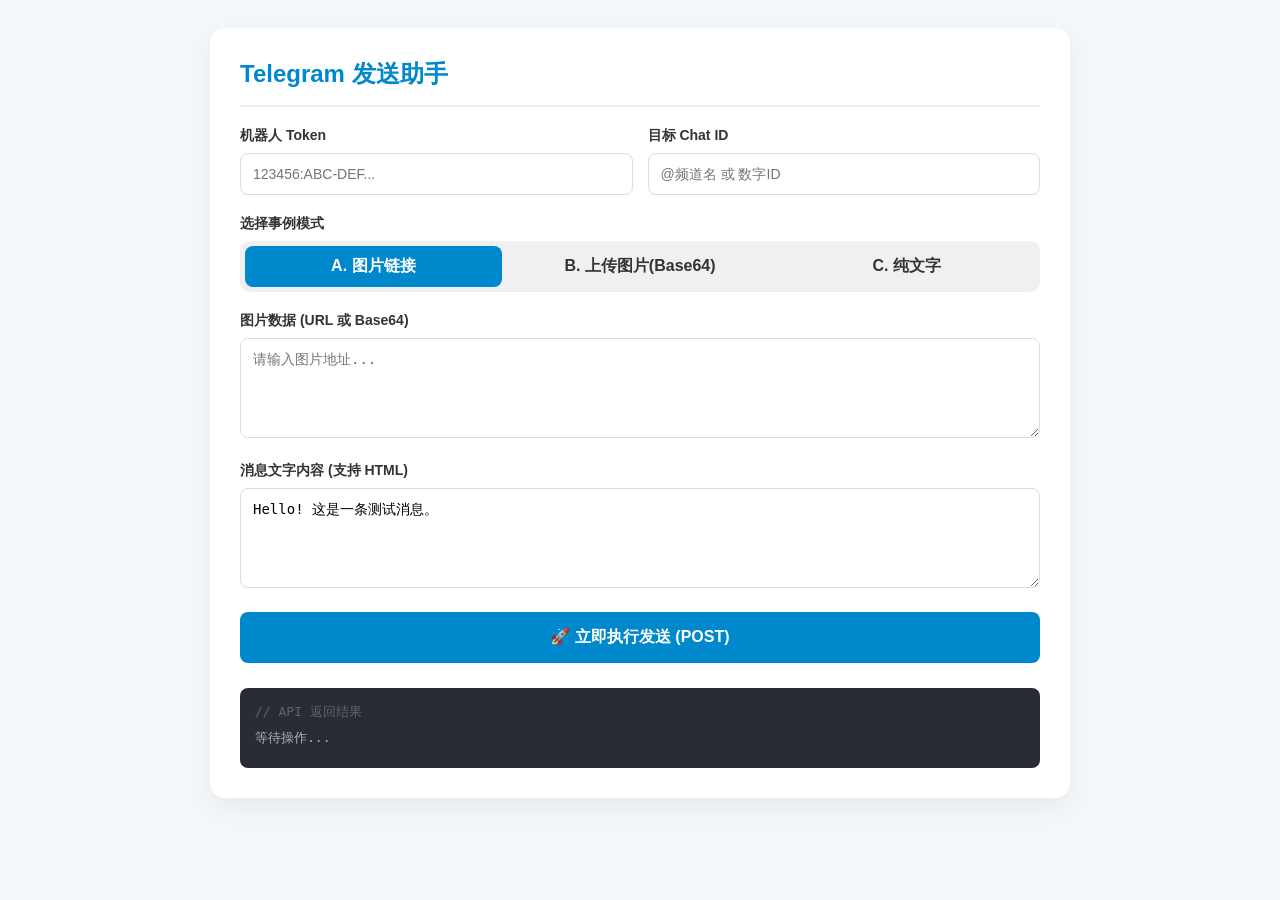
==== commit 8fc1e161: "Update index.html" ====
--- a/index.html
+++ b/index.html
@@ -3,147 +3,181 @@
 <head>
     <meta charset="UTF-8">
     <meta name="viewport" content="width=device-width, initial-scale=1.0">
-    <title>TG 接口链接生成器</title>
+    <title>TG 消息发送器 (支持超长 Base64)</title>
     <style>
-        body { font-family: -apple-system, system-ui, sans-serif; background: #f0f2f5; padding: 20px; line-height: 1.6; }
-        .container { max-width: 800px; margin: 0 auto; background: white; padding: 25px; border-radius: 12px; box-shadow: 0 4px 15px rgba(0,0,0,0.1); }
-        h2 { color: #0088cc; border-bottom: 2px solid #eee; padding-bottom: 10px; }
-        .section { margin-bottom: 20px; }
-        label { display: block; font-weight: bold; margin-bottom: 5px; color: #555; }
-        input, textarea, select { width: 100%; padding: 10px; border: 1px solid #ddd; border-radius: 6px; box-sizing: border-box; font-size: 14px; }
-        textarea { height: 80px; resize: vertical; }
+        body { font-family: -apple-system, sans-serif; background: #f4f7f9; padding: 20px; color: #333; }
+        .container { max-width: 800px; margin: 0 auto; background: #fff; padding: 30px; border-radius: 15px; box-shadow: 0 10px 25px rgba(0,0,0,0.05); }
+        h2 { color: #0088cc; margin-top: 0; border-bottom: 2px solid #f0f0f0; padding-bottom: 15px; }
         
-        .tabs { display: flex; gap: 10px; margin-bottom: 20px; background: #eee; padding: 5px; border-radius: 8px; }
-        .tab { flex: 1; padding: 10px; text-align: center; cursor: pointer; border-radius: 6px; transition: 0.3s; font-weight: bold; }
+        /* 输入样式 */
+        .grid { display: flex; gap: 15px; margin-bottom: 20px; }
+        .field { flex: 1; }
+        label { display: block; font-weight: 600; margin-bottom: 8px; font-size: 14px; }
+        input, textarea { width: 100%; padding: 12px; border: 1px solid #ddd; border-radius: 8px; box-sizing: border-box; font-size: 14px; }
+        textarea { height: 100px; resize: vertical; }
+
+        /* 模式选择 */
+        .tabs { display: flex; gap: 10px; margin-bottom: 20px; background: #f0f0f0; padding: 5px; border-radius: 10px; }
+        .tab { flex: 1; padding: 10px; text-align: center; cursor: pointer; border-radius: 8px; font-weight: bold; transition: 0.2s; }
         .tab.active { background: #0088cc; color: white; }
+
+        /* 上传区 */
+        .upload-zone { border: 2px dashed #0088cc; background: #f8fbff; padding: 20px; text-align: center; border-radius: 10px; cursor: pointer; margin-bottom: 10px; }
+        .upload-zone:hover { background: #eef6ff; }
+        #fileInput { display: none; }
+
+        /* 按钮与结果 */
+        .actions { display: flex; gap: 10px; margin-top: 20px; }
+        button { flex: 1; padding: 15px; border: none; border-radius: 8px; cursor: pointer; font-weight: bold; font-size: 16px; transition: 0.2s; }
+        .btn-primary { background: #0088cc; color: white; }
+        .btn-primary:hover { background: #0077b5; }
         
-        .result-box { background: #f8f9fa; border: 1px solid #e1e4e8; padding: 15px; border-radius: 8px; word-break: break-all; position: relative; }
-        .result-url { font-family: monospace; color: #d63384; font-size: 13px; }
-        
-        .btn-group { margin-top: 15px; display: flex; gap: 10px; }
-        button { padding: 10px 20px; border: none; border-radius: 6px; cursor: pointer; font-weight: bold; transition: 0.2s; }
-        .btn-copy { background: #28a745; color: white; }
-        .btn-test { background: #0088cc; color: white; }
-        button:hover { opacity: 0.8; }
+        .response-area { margin-top: 25px; background: #282c34; color: #abb2bf; padding: 15px; border-radius: 8px; font-family: monospace; font-size: 13px; min-height: 50px; overflow-x: auto; }
+        .status-dot { inline-block; width: 10px; height: 10px; border-radius: 50%; margin-right: 5px; }
     </style>
 </head>
 <body>
 
 <div class="container">
-    <h2>Telegram 消息链接构造器</h2>
+    <h2>Telegram 发送助手</h2>
 
-    <div class="section">
-        <div style="display: flex; gap: 10px;">
-            <div style="flex: 2;">
-                <label>机器人 TOKEN</label>
-                <input type="text" id="token" placeholder="例如: 123456:ABC-DEF..." oninput="generate()">
-            </div>
-            <div style="flex: 1;">
-                <label>频道 ID / @用户名</label>
-                <input type="text" id="chatId" placeholder="例如: @my_channel" oninput="generate()">
-            </div>
+    <div class="grid">
+        <div class="field">
+            <label>机器人 Token</label>
+            <input type="text" id="token" placeholder="123456:ABC-DEF...">
+        </div>
+        <div class="field">
+            <label>目标 Chat ID</label>
+            <input type="text" id="chatId" placeholder="@频道名 或 数字ID">
         </div>
     </div>
 
     <label>选择事例模式</label>
     <div class="tabs">
-        <div class="tab active" onclick="setMode('a', this)">A. 文字 + 图片链接</div>
-        <div class="tab" onclick="setMode('b', this)">B. 文字 + Base64图片</div>
-        <div class="tab" onclick="setMode('c', this)">C. 纯文字 (无图)</div>
+        <div class="tab active" onclick="switchMode('a', this)">A. 图片链接</div>
+        <div class="tab" onclick="switchMode('b', this)">B. 上传图片(Base64)</div>
+        <div class="tab" onclick="switchMode('c', this)">C. 纯文字</div>
     </div>
 
-    <div class="section" id="photoInput">
-        <label id="photoLabel">图片链接 / Base64 内容</label>
-        <textarea id="photoData" placeholder="请输入链接或Base64字符串" oninput="generate()">https://te.legra.ph/file/example.jpg</textarea>
+    <div id="imageInputArea">
+        <div id="uploadBox" style="display:none;">
+            <div class="upload-zone" onclick="document.getElementById('fileInput').click()">
+                📷 点击此处上传图片 (自动转 Base64)
+            </div>
+            <input type="file" id="fileInput" accept="image/*" onchange="processFile(this)">
+        </div>
+        <div class="field" style="margin-bottom:20px;">
+            <label id="dataLabel">图片数据 (URL 或 Base64)</label>
+            <textarea id="imageData" placeholder="请输入图片地址..."></textarea>
+        </div>
     </div>
 
-    <div class="section">
-        <label>文字内容 (Caption / Text)</label>
-        <textarea id="textContent" oninput="generate()">这是我的说明文字</textarea>
+    <div class="field">
+        <label>消息文字内容 (支持 HTML)</label>
+        <textarea id="messageText">Hello! 这是一条测试消息。</textarea>
     </div>
 
-    <hr>
+    <div class="actions">
+        <button class="btn-primary" onclick="executeSend()">🚀 立即执行发送 (POST)</button>
+    </div>
 
-    <div class="section">
-        <label>生成的 API 链接：</label>
-        <div class="result-box">
-            <div id="resultUrl" class="result-url">请填写上方信息...</div>
-        </div>
-        <div class="btn-group">
-            <button class="btn-copy" onclick="copyUrl()">复制链接</button>
-            <button class="btn-test" onclick="testUrl()">浏览器模拟发送</button>
-        </div>
+    <div class="response-area">
+        <div style="margin-bottom: 8px; color: #5c6370;">// API 返回结果</div>
+        <div id="apiResult">等待操作...</div>
     </div>
 </div>
 
 <script>
-    let currentMode = 'a';
-    const btnMarkup = JSON.stringify({
+    let mode = 'a';
+    const keyboard = {
         "inline_keyboard": [
             [{"text": "查看水喝千束規則", "url": "https://te.legra.ph/%E7%BE%A4%E8%A7%84-03-07-2"}],
             [{"text": "加入群組", "url": "https://tg.chat.chisato.org.cn/"}]
         ]
-    });
+    };
 
-    function setMode(mode, el) {
-        currentMode = mode;
-        // UI 切换
+    function switchMode(m, el) {
+        mode = m;
         document.querySelectorAll('.tab').forEach(t => t.classList.remove('active'));
         el.classList.add('active');
         
-        // 逻辑切换
-        const photoSection = document.getElementById('photoInput');
-        const photoLabel = document.getElementById('photoLabel');
-        const photoData = document.getElementById('photoData');
+        const uploadBox = document.getElementById('uploadBox');
+        const imageInputArea = document.getElementById('imageInputArea');
+        const dataLabel = document.getElementById('dataLabel');
+
+        if (m === 'c') {
+            imageInputArea.style.display = 'none';
+        } else {
+            imageInputArea.style.display = 'block';
+            uploadBox.style.display = (m === 'b') ? 'block' : 'none';
+            dataLabel.innerText = (m === 'b') ? 'Base64 数据内容' : '图片 URL 链接';
+        }
+    }
+
+    function processFile(input) {
+        const file = input.files[0];
+        if (!file) return;
+        const reader = new FileReader();
+        reader.onload = (e) => {
+            document.getElementById('imageData').value = e.target.result;
+        };
+        reader.readAsDataURL(file);
+    }
+
+    // --- 核心提交功能 ---
+    async function executeSend() {
+        const token = document.getElementById('token').value.trim();
+        const chatId = document.getElementById('chatId').value.trim();
+        const msgText = document.getElementById('messageText').value;
+        const imgData = document.getElementById('imageData').value;
+        const resultDiv = document.getElementById('apiResult');
+
+        if (!token || !chatId) {
+            alert("请填写 Token 和 Chat ID！");
+            return;
+        }
+
+        resultDiv.innerText = "发送请求中...";
+        
+        // 根据模式决定接口路径
+        const apiMethod = (mode === 'c') ? 'sendMessage' : 'sendPhoto';
+        const url = `https://api.telegram.org/bot${token}/${apiMethod}`;
+
+        // 构建请求体 (JSON 格式)
+        const payload = {
+            chat_id: chatId,
+            parse_mode: 'HTML',
+            reply_markup: keyboard
+        };
 
         if (mode === 'c') {
-            photoSection.style.display = 'none';
+            payload.text = msgText;
         } else {
-            photoSection.style.display = 'block';
-            photoLabel.innerText = mode === 'a' ? '图片链接' : 'Base64 字符串 (不带前缀)';
-            if(mode === 'b' && !photoData.value.startsWith('data')) {
-                photoData.placeholder = "不要带 data:image/jpeg;base64, 前缀";
-            }
-        }
-        generate();
-    }
-
-    function generate() {
-        const token = document.getElementById('token').value || '你的TOKEN';
-        const chatId = encodeURIComponent(document.getElementById('chatId').value || '你的频道ID');
-        const text = encodeURIComponent(document.getElementById('textContent').value);
-        const photo = encodeURIComponent(document.getElementById('photoData').value);
-        const markup = encodeURIComponent(btnMarkup);
-
-        let baseUrl = `https://api.telegram.org/bot${token}/`;
-        let finalUrl = "";
-
-        if (currentMode === 'a') {
-            finalUrl = `${baseUrl}sendPhoto?chat_id=${chatId}&photo=${photo}&caption=${text}&parse_mode=HTML&reply_markup=${markup}`;
-        } else if (currentMode === 'b') {
-            // 自动处理 Base64 的前缀补全
-            const base64Raw = document.getElementById('photoData').value;
-            const fullBase64 = base64Raw.startsWith('data:') ? base64Raw : `data:image/jpeg;base64,${base64Raw}`;
-            finalUrl = `${baseUrl}sendPhoto?chat_id=${chatId}&photo=${encodeURIComponent(fullBase64)}&caption=${text}&parse_mode=HTML&reply_markup=${markup}`;
-        } else {
-            finalUrl = `${baseUrl}sendMessage?chat_id=${chatId}&text=${text}&parse_mode=HTML&reply_markup=${markup}`;
+            payload.photo = imgData;
+            payload.caption = msgText;
         }
 
-        document.getElementById('resultUrl').innerText = finalUrl;
+        try {
+            // 使用 POST 提交，彻底解决 URL 长度限制
+            const response = await fetch(url, {
+                method: 'POST',
+                headers: { 'Content-Type': 'application/json' },
+                body: JSON.stringify(payload)
+            });
+
+            const data = await response.json();
+            resultDiv.innerText = JSON.stringify(data, null, 2);
+            
+            if (data.ok) {
+                resultDiv.style.color = "#98c379"; // 成功绿色
+            } else {
+                resultDiv.style.color = "#e06c75"; // 失败红色
+            }
+        } catch (err) {
+            resultDiv.style.color = "#e06c75";
+            resultDiv.innerText = "网络错误: " + err.message;
+        }
     }
-
-    function copyUrl() {
-        const text = document.getElementById('resultUrl').innerText;
-        navigator.clipboard.writeText(text).then(() => alert('已复制到剪贴板'));
-    }
-
-    function testUrl() {
-        const text = document.getElementById('resultUrl').innerText;
-        window.open(text, '_blank');
-    }
-
-    // 初始化执行一次
-    generate();
 </script>
 
 </body>
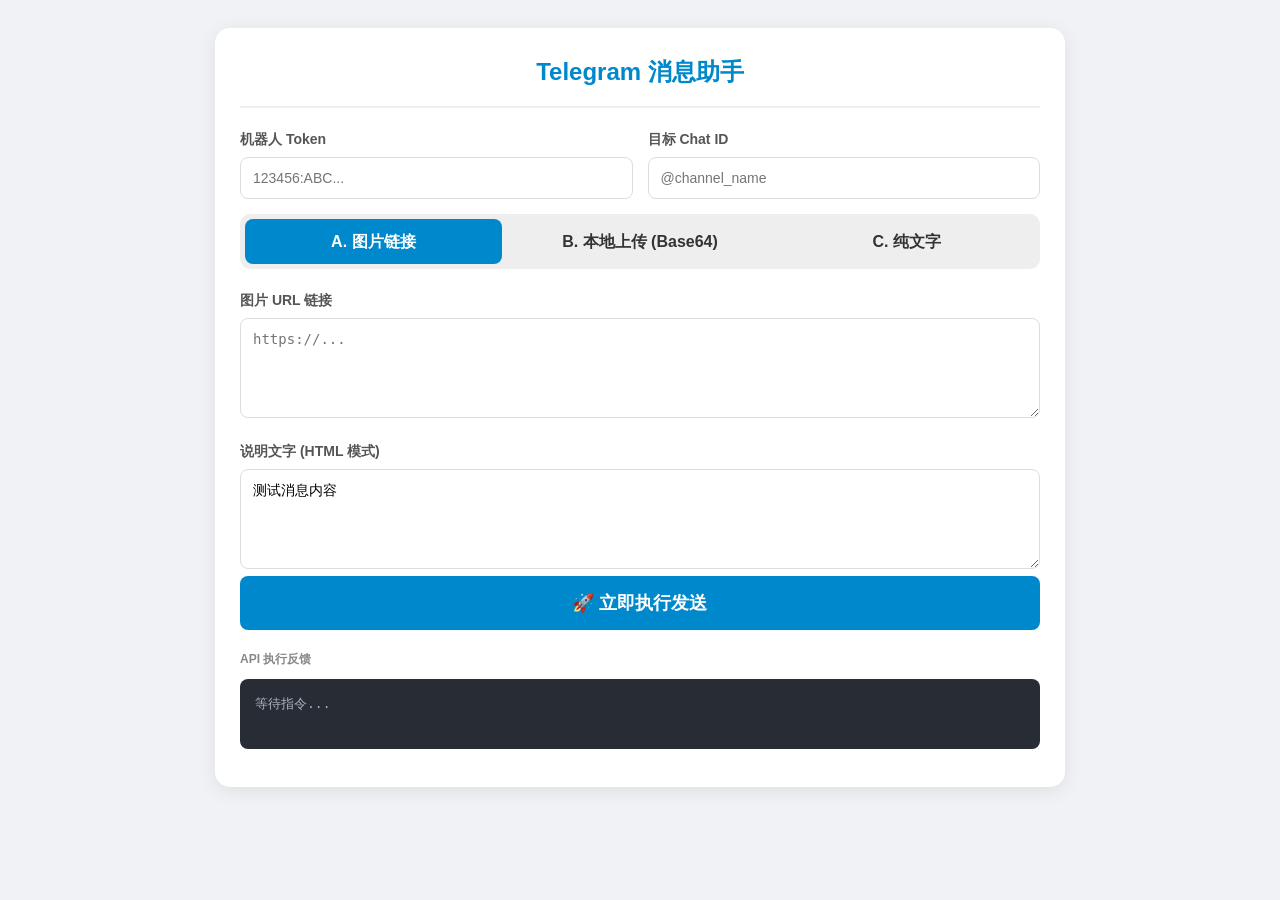
==== commit bad913ab: "Update index.html" ====
--- a/index.html
+++ b/index.html
@@ -3,182 +3,73 @@
 <head>
     <meta charset="UTF-8">
     <meta name="viewport" content="width=device-width, initial-scale=1.0">
-    <title>TG 消息发送器 (支持超长 Base64)</title>
+    <title>TG 消息发送助手</title>
     <style>
-        body { font-family: -apple-system, sans-serif; background: #f4f7f9; padding: 20px; color: #333; }
-        .container { max-width: 800px; margin: 0 auto; background: #fff; padding: 30px; border-radius: 15px; box-shadow: 0 10px 25px rgba(0,0,0,0.05); }
-        h2 { color: #0088cc; margin-top: 0; border-bottom: 2px solid #f0f0f0; padding-bottom: 15px; }
-        
-        /* 输入样式 */
-        .grid { display: flex; gap: 15px; margin-bottom: 20px; }
+        :root { --tg-color: #0088cc; --bg-color: #f0f2f5; }
+        body { font-family: -apple-system, sans-serif; background: var(--bg-color); padding: 20px; line-height: 1.6; color: #333; }
+        .container { max-width: 800px; margin: 0 auto; background: #fff; padding: 25px; border-radius: 15px; box-shadow: 0 4px 20px rgba(0,0,0,0.08); }
+        h2 { color: var(--tg-color); margin-top: 0; border-bottom: 2px solid #eee; padding-bottom: 15px; text-align: center; }
+        .grid { display: flex; gap: 15px; margin-bottom: 15px; }
         .field { flex: 1; }
-        label { display: block; font-weight: 600; margin-bottom: 8px; font-size: 14px; }
+        label { display: block; font-weight: bold; margin-bottom: 6px; font-size: 14px; color: #555; }
         input, textarea { width: 100%; padding: 12px; border: 1px solid #ddd; border-radius: 8px; box-sizing: border-box; font-size: 14px; }
         textarea { height: 100px; resize: vertical; }
-
-        /* 模式选择 */
-        .tabs { display: flex; gap: 10px; margin-bottom: 20px; background: #f0f0f0; padding: 5px; border-radius: 10px; }
-        .tab { flex: 1; padding: 10px; text-align: center; cursor: pointer; border-radius: 8px; font-weight: bold; transition: 0.2s; }
-        .tab.active { background: #0088cc; color: white; }
-
-        /* 上传区 */
-        .upload-zone { border: 2px dashed #0088cc; background: #f8fbff; padding: 20px; text-align: center; border-radius: 10px; cursor: pointer; margin-bottom: 10px; }
-        .upload-zone:hover { background: #eef6ff; }
+        .tabs { display: flex; gap: 10px; margin-bottom: 20px; background: #eee; padding: 5px; border-radius: 10px; }
+        .tab { flex: 1; padding: 10px; text-align: center; cursor: pointer; border-radius: 8px; font-weight: bold; transition: 0.3s; }
+        .tab.active { background: var(--tg-color); color: white; }
+        .upload-zone { border: 2px dashed var(--tg-color); background: #f8fbff; padding: 20px; text-align: center; border-radius: 10px; cursor: pointer; margin-bottom: 10px; }
         #fileInput { display: none; }
-
-        /* 按钮与结果 */
-        .actions { display: flex; gap: 10px; margin-top: 20px; }
-        button { flex: 1; padding: 15px; border: none; border-radius: 8px; cursor: pointer; font-weight: bold; font-size: 16px; transition: 0.2s; }
-        .btn-primary { background: #0088cc; color: white; }
-        .btn-primary:hover { background: #0077b5; }
-        
-        .response-area { margin-top: 25px; background: #282c34; color: #abb2bf; padding: 15px; border-radius: 8px; font-family: monospace; font-size: 13px; min-height: 50px; overflow-x: auto; }
-        .status-dot { inline-block; width: 10px; height: 10px; border-radius: 50%; margin-right: 5px; }
+        .btn-send { width: 100%; padding: 15px; border: none; border-radius: 8px; cursor: pointer; font-weight: bold; font-size: 18px; background: var(--tg-color); color: white; transition: 0.3s; }
+        .btn-send:hover { background: #0077b5; }
+        pre { background: #282c34; color: #abb2bf; padding: 15px; border-radius: 8px; font-size: 13px; overflow-x: auto; min-height: 40px; white-space: pre-wrap; word-break: break-all; margin-top: 10px; }
     </style>
 </head>
 <body>
 
 <div class="container">
-    <h2>Telegram 发送助手</h2>
+    <h2>Telegram 消息助手</h2>
 
     <div class="grid">
         <div class="field">
             <label>机器人 Token</label>
-            <input type="text" id="token" placeholder="123456:ABC-DEF...">
+            <input type="text" id="token" placeholder="123456:ABC...">
         </div>
         <div class="field">
             <label>目标 Chat ID</label>
-            <input type="text" id="chatId" placeholder="@频道名 或 数字ID">
+            <input type="text" id="chatId" placeholder="@channel_name">
         </div>
     </div>
 
-    <label>选择事例模式</label>
     <div class="tabs">
-        <div class="tab active" onclick="switchMode('a', this)">A. 图片链接</div>
-        <div class="tab" onclick="switchMode('b', this)">B. 上传图片(Base64)</div>
-        <div class="tab" onclick="switchMode('c', this)">C. 纯文字</div>
+        <div class="tab active" onclick="setMode('a', this)">A. 图片链接</div>
+        <div class="tab" onclick="setMode('b', this)">B. 本地上传 (Base64)</div>
+        <div class="tab" onclick="setMode('c', this)">C. 纯文字</div>
     </div>
 
-    <div id="imageInputArea">
+    <div id="imageGroup">
         <div id="uploadBox" style="display:none;">
             <div class="upload-zone" onclick="document.getElementById('fileInput').click()">
-                📷 点击此处上传图片 (自动转 Base64)
+                <b>📁 点击选择图片</b>
             </div>
-            <input type="file" id="fileInput" accept="image/*" onchange="processFile(this)">
+            <input type="file" id="fileInput" accept="image/*" onchange="handleFile(this)">
         </div>
-        <div class="field" style="margin-bottom:20px;">
-            <label id="dataLabel">图片数据 (URL 或 Base64)</label>
-            <textarea id="imageData" placeholder="请输入图片地址..."></textarea>
+        <div class="field" style="margin-bottom: 15px;">
+            <label id="dataLabel">图片 URL 链接</label>
+            <textarea id="imageData" placeholder="https://..."></textarea>
         </div>
     </div>
 
     <div class="field">
-        <label>消息文字内容 (支持 HTML)</label>
-        <textarea id="messageText">Hello! 这是一条测试消息。</textarea>
+        <label>说明文字 (HTML 模式)</label>
+        <textarea id="textContent">测试消息内容</textarea>
     </div>
 
-    <div class="actions">
-        <button class="btn-primary" onclick="executeSend()">🚀 立即执行发送 (POST)</button>
-    </div>
+    <button class="btn-send" onclick="startSend()">🚀 立即执行发送</button>
 
-    <div class="response-area">
-        <div style="margin-bottom: 8px; color: #5c6370;">// API 返回结果</div>
-        <div id="apiResult">等待操作...</div>
-    </div>
+    <div style="font-size: 12px; font-weight: bold; color: #888; margin-top: 20px;">API 执行反馈</div>
+    <pre id="apiOutput">等待指令...</pre>
 </div>
 
-<script>
-    let mode = 'a';
-    const keyboard = {
-        "inline_keyboard": [
-            [{"text": "查看水喝千束規則", "url": "https://te.legra.ph/%E7%BE%A4%E8%A7%84-03-07-2"}],
-            [{"text": "加入群組", "url": "https://tg.chat.chisato.org.cn/"}]
-        ]
-    };
-
-    function switchMode(m, el) {
-        mode = m;
-        document.querySelectorAll('.tab').forEach(t => t.classList.remove('active'));
-        el.classList.add('active');
-        
-        const uploadBox = document.getElementById('uploadBox');
-        const imageInputArea = document.getElementById('imageInputArea');
-        const dataLabel = document.getElementById('dataLabel');
-
-        if (m === 'c') {
-            imageInputArea.style.display = 'none';
-        } else {
-            imageInputArea.style.display = 'block';
-            uploadBox.style.display = (m === 'b') ? 'block' : 'none';
-            dataLabel.innerText = (m === 'b') ? 'Base64 数据内容' : '图片 URL 链接';
-        }
-    }
-
-    function processFile(input) {
-        const file = input.files[0];
-        if (!file) return;
-        const reader = new FileReader();
-        reader.onload = (e) => {
-            document.getElementById('imageData').value = e.target.result;
-        };
-        reader.readAsDataURL(file);
-    }
-
-    // --- 核心提交功能 ---
-    async function executeSend() {
-        const token = document.getElementById('token').value.trim();
-        const chatId = document.getElementById('chatId').value.trim();
-        const msgText = document.getElementById('messageText').value;
-        const imgData = document.getElementById('imageData').value;
-        const resultDiv = document.getElementById('apiResult');
-
-        if (!token || !chatId) {
-            alert("请填写 Token 和 Chat ID！");
-            return;
-        }
-
-        resultDiv.innerText = "发送请求中...";
-        
-        // 根据模式决定接口路径
-        const apiMethod = (mode === 'c') ? 'sendMessage' : 'sendPhoto';
-        const url = `https://api.telegram.org/bot${token}/${apiMethod}`;
-
-        // 构建请求体 (JSON 格式)
-        const payload = {
-            chat_id: chatId,
-            parse_mode: 'HTML',
-            reply_markup: keyboard
-        };
-
-        if (mode === 'c') {
-            payload.text = msgText;
-        } else {
-            payload.photo = imgData;
-            payload.caption = msgText;
-        }
-
-        try {
-            // 使用 POST 提交，彻底解决 URL 长度限制
-            const response = await fetch(url, {
-                method: 'POST',
-                headers: { 'Content-Type': 'application/json' },
-                body: JSON.stringify(payload)
-            });
-
-            const data = await response.json();
-            resultDiv.innerText = JSON.stringify(data, null, 2);
-            
-            if (data.ok) {
-                resultDiv.style.color = "#98c379"; // 成功绿色
-            } else {
-                resultDiv.style.color = "#e06c75"; // 失败红色
-            }
-        } catch (err) {
-            resultDiv.style.color = "#e06c75";
-            resultDiv.innerText = "网络错误: " + err.message;
-        }
-    }
-</script>
-
+<script src="cc.js"></script>
 </body>
 </html>
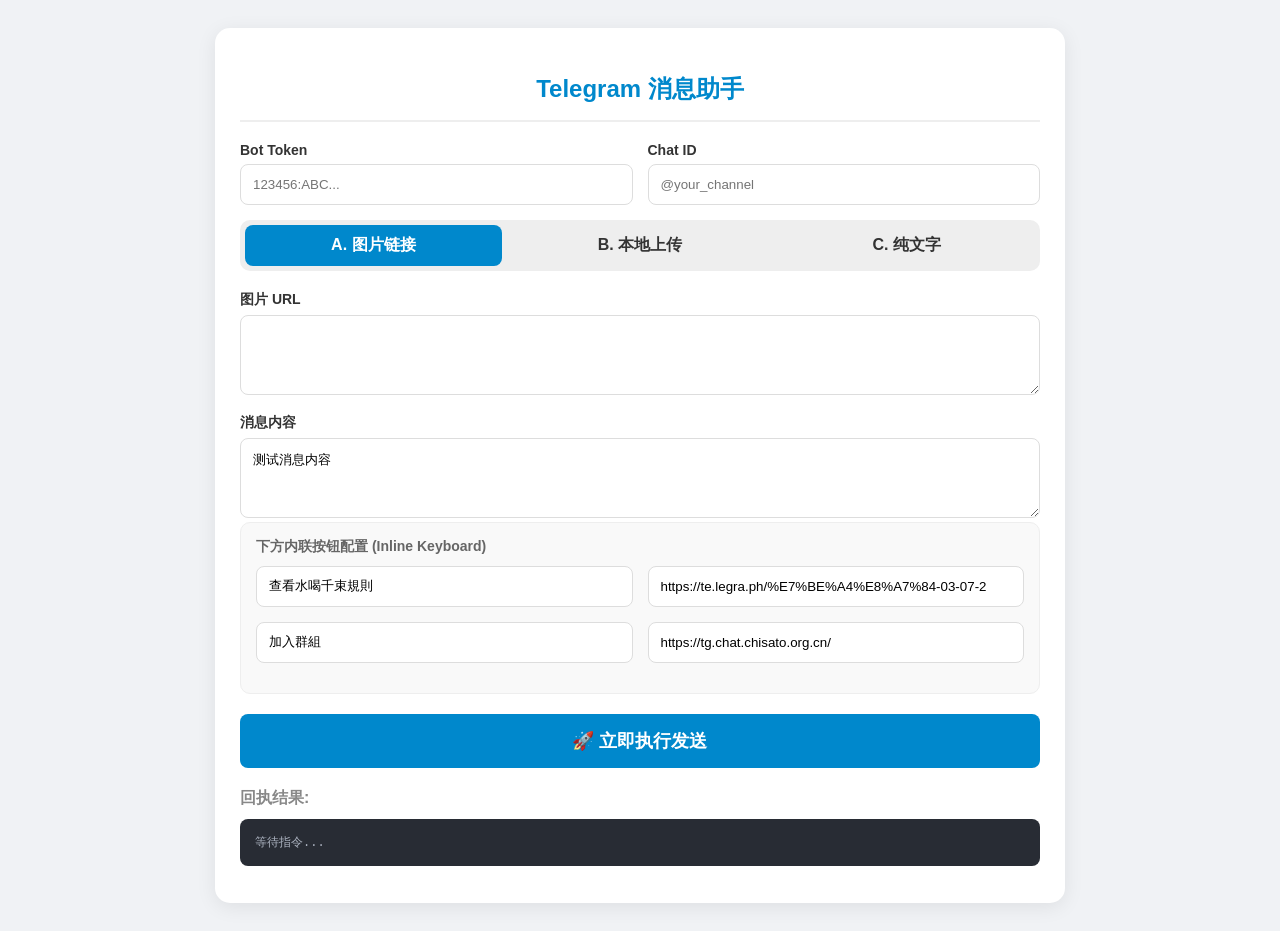
==== commit 85f0472a: "Update index.html" ====
--- a/index.html
+++ b/index.html
@@ -2,26 +2,30 @@
 <html lang="zh-CN">
 <head>
     <meta charset="UTF-8">
-    <meta name="viewport" content="width=device-width, initial-scale=1.0">
     <title>TG 消息发送助手</title>
     <style>
         :root { --tg-color: #0088cc; --bg-color: #f0f2f5; }
-        body { font-family: -apple-system, sans-serif; background: var(--bg-color); padding: 20px; line-height: 1.6; color: #333; }
+        body { font-family: -apple-system, sans-serif; background: var(--bg-color); padding: 20px; color: #333; }
         .container { max-width: 800px; margin: 0 auto; background: #fff; padding: 25px; border-radius: 15px; box-shadow: 0 4px 20px rgba(0,0,0,0.08); }
-        h2 { color: var(--tg-color); margin-top: 0; border-bottom: 2px solid #eee; padding-bottom: 15px; text-align: center; }
+        h2 { color: var(--tg-color); text-align: center; border-bottom: 2px solid #eee; padding-bottom: 15px; }
         .grid { display: flex; gap: 15px; margin-bottom: 15px; }
         .field { flex: 1; }
-        label { display: block; font-weight: bold; margin-bottom: 6px; font-size: 14px; color: #555; }
-        input, textarea { width: 100%; padding: 12px; border: 1px solid #ddd; border-radius: 8px; box-sizing: border-box; font-size: 14px; }
-        textarea { height: 100px; resize: vertical; }
+        label { display: block; font-weight: bold; margin-bottom: 6px; font-size: 14px; }
+        input, textarea { width: 100%; padding: 12px; border: 1px solid #ddd; border-radius: 8px; box-sizing: border-box; }
+        textarea { height: 80px; }
         .tabs { display: flex; gap: 10px; margin-bottom: 20px; background: #eee; padding: 5px; border-radius: 10px; }
-        .tab { flex: 1; padding: 10px; text-align: center; cursor: pointer; border-radius: 8px; font-weight: bold; transition: 0.3s; }
+        .tab { flex: 1; padding: 10px; text-align: center; cursor: pointer; border-radius: 8px; font-weight: bold; }
         .tab.active { background: var(--tg-color); color: white; }
-        .upload-zone { border: 2px dashed var(--tg-color); background: #f8fbff; padding: 20px; text-align: center; border-radius: 10px; cursor: pointer; margin-bottom: 10px; }
+        .upload-zone { border: 2px dashed var(--tg-color); background: #f8fbff; padding: 15px; text-align: center; border-radius: 10px; cursor: pointer; margin-bottom: 15px; }
         #fileInput { display: none; }
-        .btn-send { width: 100%; padding: 15px; border: none; border-radius: 8px; cursor: pointer; font-weight: bold; font-size: 18px; background: var(--tg-color); color: white; transition: 0.3s; }
+        
+        /* 按钮配置区样式 */
+        .btn-config { background: #f9f9f9; padding: 15px; border-radius: 10px; border: 1px solid #eee; margin-bottom: 20px; }
+        .btn-config h4 { margin: 0 0 10px 0; color: #666; font-size: 14px; }
+
+        .btn-send { width: 100%; padding: 15px; border: none; border-radius: 8px; cursor: pointer; font-weight: bold; font-size: 18px; background: var(--tg-color); color: white; }
         .btn-send:hover { background: #0077b5; }
-        pre { background: #282c34; color: #abb2bf; padding: 15px; border-radius: 8px; font-size: 13px; overflow-x: auto; min-height: 40px; white-space: pre-wrap; word-break: break-all; margin-top: 10px; }
+        pre { background: #282c34; color: #abb2bf; padding: 15px; border-radius: 8px; margin-top: 10px; white-space: pre-wrap; word-break: break-all; font-size: 12px; }
     </style>
 </head>
 <body>
@@ -30,43 +34,44 @@
     <h2>Telegram 消息助手</h2>
 
     <div class="grid">
-        <div class="field">
-            <label>机器人 Token</label>
-            <input type="text" id="token" placeholder="123456:ABC...">
-        </div>
-        <div class="field">
-            <label>目标 Chat ID</label>
-            <input type="text" id="chatId" placeholder="@channel_name">
-        </div>
+        <div class="field"><label>Bot Token</label><input type="text" id="token" placeholder="123456:ABC..."></div>
+        <div class="field"><label>Chat ID</label><input type="text" id="chatId" placeholder="@your_channel"></div>
     </div>
 
     <div class="tabs">
         <div class="tab active" onclick="setMode('a', this)">A. 图片链接</div>
-        <div class="tab" onclick="setMode('b', this)">B. 本地上传 (Base64)</div>
+        <div class="tab" onclick="setMode('b', this)">B. 本地上传</div>
         <div class="tab" onclick="setMode('c', this)">C. 纯文字</div>
     </div>
 
     <div id="imageGroup">
         <div id="uploadBox" style="display:none;">
-            <div class="upload-zone" onclick="document.getElementById('fileInput').click()">
-                <b>📁 点击选择图片</b>
-            </div>
+            <div class="upload-zone" onclick="document.getElementById('fileInput').click()">📁 点击上传图片</div>
             <input type="file" id="fileInput" accept="image/*" onchange="handleFile(this)">
         </div>
         <div class="field" style="margin-bottom: 15px;">
-            <label id="dataLabel">图片 URL 链接</label>
-            <textarea id="imageData" placeholder="https://..."></textarea>
+            <label id="dataLabel">图片 URL</label>
+            <textarea id="imageData"></textarea>
         </div>
     </div>
 
-    <div class="field">
-        <label>说明文字 (HTML 模式)</label>
-        <textarea id="textContent">测试消息内容</textarea>
+    <div class="field"><label>消息内容</label><textarea id="textContent">测试消息内容</textarea></div>
+
+    <div class="btn-config">
+        <h4>下方内联按钮配置 (Inline Keyboard)</h4>
+        <div class="grid">
+            <div class="field"><input type="text" id="btn1Text" value="查看水喝千束規則"></div>
+            <div class="field"><input type="text" id="btn1Url" value="https://te.legra.ph/%E7%BE%A4%E8%A7%84-03-07-2"></div>
+        </div>
+        <div class="grid" style="margin-top:10px;">
+            <div class="field"><input type="text" id="btn2Text" value="加入群組"></div>
+            <div class="field"><input type="text" id="btn2Url" value="https://tg.chat.chisato.org.cn/"></div>
+        </div>
     </div>
 
     <button class="btn-send" onclick="startSend()">🚀 立即执行发送</button>
 
-    <div style="font-size: 12px; font-weight: bold; color: #888; margin-top: 20px;">API 执行反馈</div>
+    <div style="margin-top: 20px; font-weight: bold; color: #888;">回执结果:</div>
     <pre id="apiOutput">等待指令...</pre>
 </div>
 
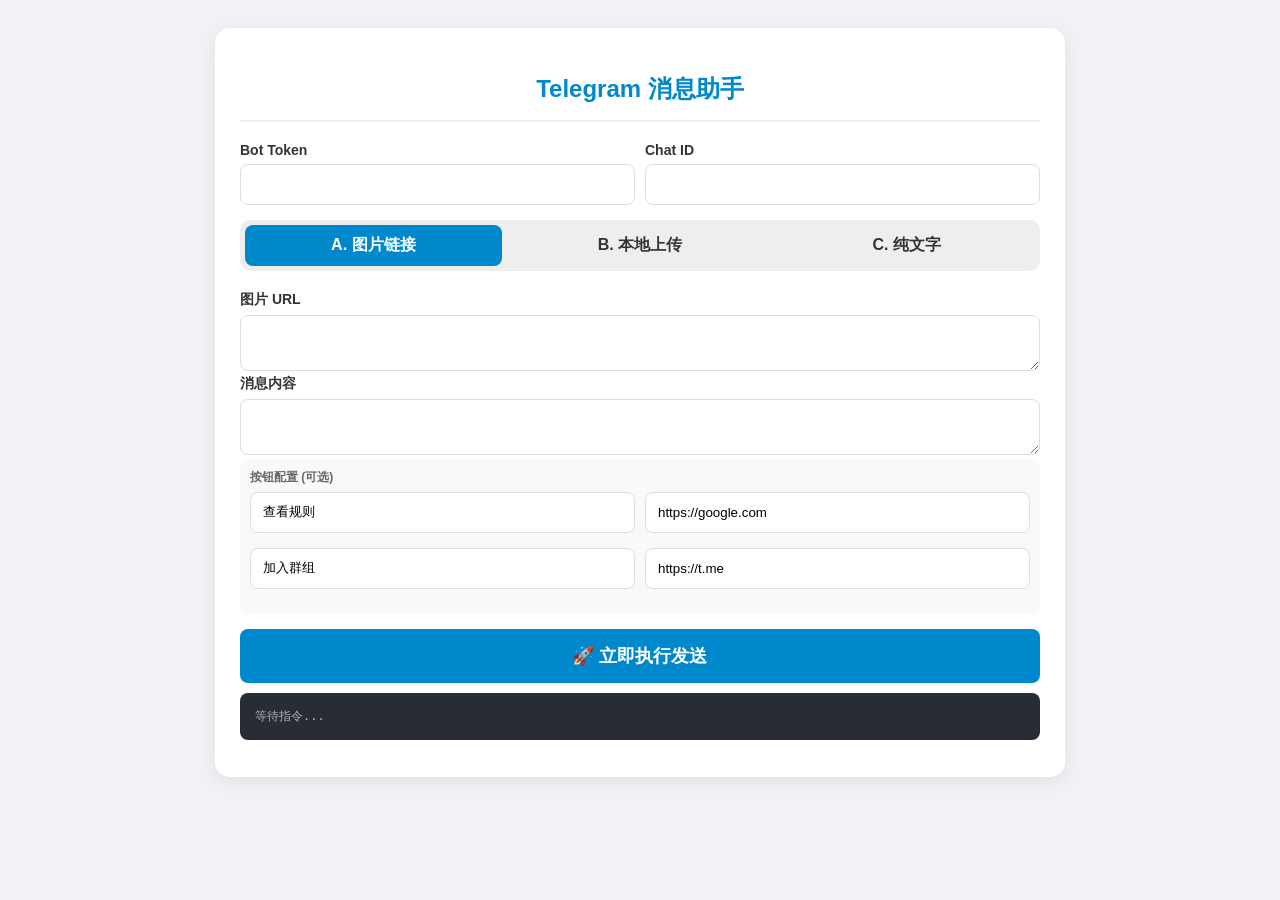
==== commit f1c0ef83: "Update index.html" ====
--- a/index.html
+++ b/index.html
@@ -2,79 +2,60 @@
 <html lang="zh-CN">
 <head>
     <meta charset="UTF-8">
-    <title>TG 消息发送助手</title>
+    <title>TG 消息助手</title>
     <style>
         :root { --tg-color: #0088cc; --bg-color: #f0f2f5; }
         body { font-family: -apple-system, sans-serif; background: var(--bg-color); padding: 20px; color: #333; }
         .container { max-width: 800px; margin: 0 auto; background: #fff; padding: 25px; border-radius: 15px; box-shadow: 0 4px 20px rgba(0,0,0,0.08); }
         h2 { color: var(--tg-color); text-align: center; border-bottom: 2px solid #eee; padding-bottom: 15px; }
-        .grid { display: flex; gap: 15px; margin-bottom: 15px; }
+        .grid { display: flex; gap: 10px; margin-bottom: 15px; }
         .field { flex: 1; }
         label { display: block; font-weight: bold; margin-bottom: 6px; font-size: 14px; }
         input, textarea { width: 100%; padding: 12px; border: 1px solid #ddd; border-radius: 8px; box-sizing: border-box; }
-        textarea { height: 80px; }
         .tabs { display: flex; gap: 10px; margin-bottom: 20px; background: #eee; padding: 5px; border-radius: 10px; }
         .tab { flex: 1; padding: 10px; text-align: center; cursor: pointer; border-radius: 8px; font-weight: bold; }
         .tab.active { background: var(--tg-color); color: white; }
         .upload-zone { border: 2px dashed var(--tg-color); background: #f8fbff; padding: 15px; text-align: center; border-radius: 10px; cursor: pointer; margin-bottom: 15px; }
-        #fileInput { display: none; }
-        
-        /* 按钮配置区样式 */
-        .btn-config { background: #f9f9f9; padding: 15px; border-radius: 10px; border: 1px solid #eee; margin-bottom: 20px; }
-        .btn-config h4 { margin: 0 0 10px 0; color: #666; font-size: 14px; }
-
         .btn-send { width: 100%; padding: 15px; border: none; border-radius: 8px; cursor: pointer; font-weight: bold; font-size: 18px; background: var(--tg-color); color: white; }
-        .btn-send:hover { background: #0077b5; }
-        pre { background: #282c34; color: #abb2bf; padding: 15px; border-radius: 8px; margin-top: 10px; white-space: pre-wrap; word-break: break-all; font-size: 12px; }
+        pre { background: #282c34; color: #abb2bf; padding: 15px; border-radius: 8px; margin-top: 10px; white-space: pre-wrap; font-size: 12px; }
     </style>
 </head>
 <body>
-
 <div class="container">
     <h2>Telegram 消息助手</h2>
-
     <div class="grid">
-        <div class="field"><label>Bot Token</label><input type="text" id="token" placeholder="123456:ABC..."></div>
-        <div class="field"><label>Chat ID</label><input type="text" id="chatId" placeholder="@your_channel"></div>
+        <div class="field"><label>Bot Token</label><input type="text" id="token"></div>
+        <div class="field"><label>Chat ID</label><input type="text" id="chatId"></div>
     </div>
-
     <div class="tabs">
         <div class="tab active" onclick="setMode('a', this)">A. 图片链接</div>
         <div class="tab" onclick="setMode('b', this)">B. 本地上传</div>
         <div class="tab" onclick="setMode('c', this)">C. 纯文字</div>
     </div>
-
     <div id="imageGroup">
         <div id="uploadBox" style="display:none;">
             <div class="upload-zone" onclick="document.getElementById('fileInput').click()">📁 点击上传图片</div>
             <input type="file" id="fileInput" accept="image/*" onchange="handleFile(this)">
         </div>
-        <div class="field" style="margin-bottom: 15px;">
-            <label id="dataLabel">图片 URL</label>
-            <textarea id="imageData"></textarea>
+        <div class="field"><label id="dataLabel">图片 URL</label><textarea id="imageData"></textarea></div>
+    </div>
+    <div class="field"><label>消息内容</label><textarea id="textContent"></textarea></div>
+
+    <div style="background:#f9f9f9; padding:10px; border-radius:8px; margin-bottom:15px;">
+        <label style="font-size:12px; color:#666;">按钮配置 (可选)</label>
+        <div class="grid">
+            <input type="text" id="btn1Text" value="查看规则">
+            <input type="text" id="btn1Url" value="https://google.com">
         </div>
-    </div>
-
-    <div class="field"><label>消息内容</label><textarea id="textContent">测试消息内容</textarea></div>
-
-    <div class="btn-config">
-        <h4>下方内联按钮配置 (Inline Keyboard)</h4>
-        <div class="grid">
-            <div class="field"><input type="text" id="btn1Text" value="查看水喝千束規則"></div>
-            <div class="field"><input type="text" id="btn1Url" value="https://te.legra.ph/%E7%BE%A4%E8%A7%84-03-07-2"></div>
-        </div>
-        <div class="grid" style="margin-top:10px;">
-            <div class="field"><input type="text" id="btn2Text" value="加入群組"></div>
-            <div class="field"><input type="text" id="btn2Url" value="https://tg.chat.chisato.org.cn/"></div>
+        <div class="grid" style="margin-top:5px;">
+            <input type="text" id="btn2Text" value="加入群组">
+            <input type="text" id="btn2Url" value="https://t.me">
         </div>
     </div>
 
     <button class="btn-send" onclick="startSend()">🚀 立即执行发送</button>
-
-    <div style="margin-top: 20px; font-weight: bold; color: #888;">回执结果:</div>
     <pre id="apiOutput">等待指令...</pre>
 </div>
-
 <script src="cc.js"></script>
 </body>
 </html>
